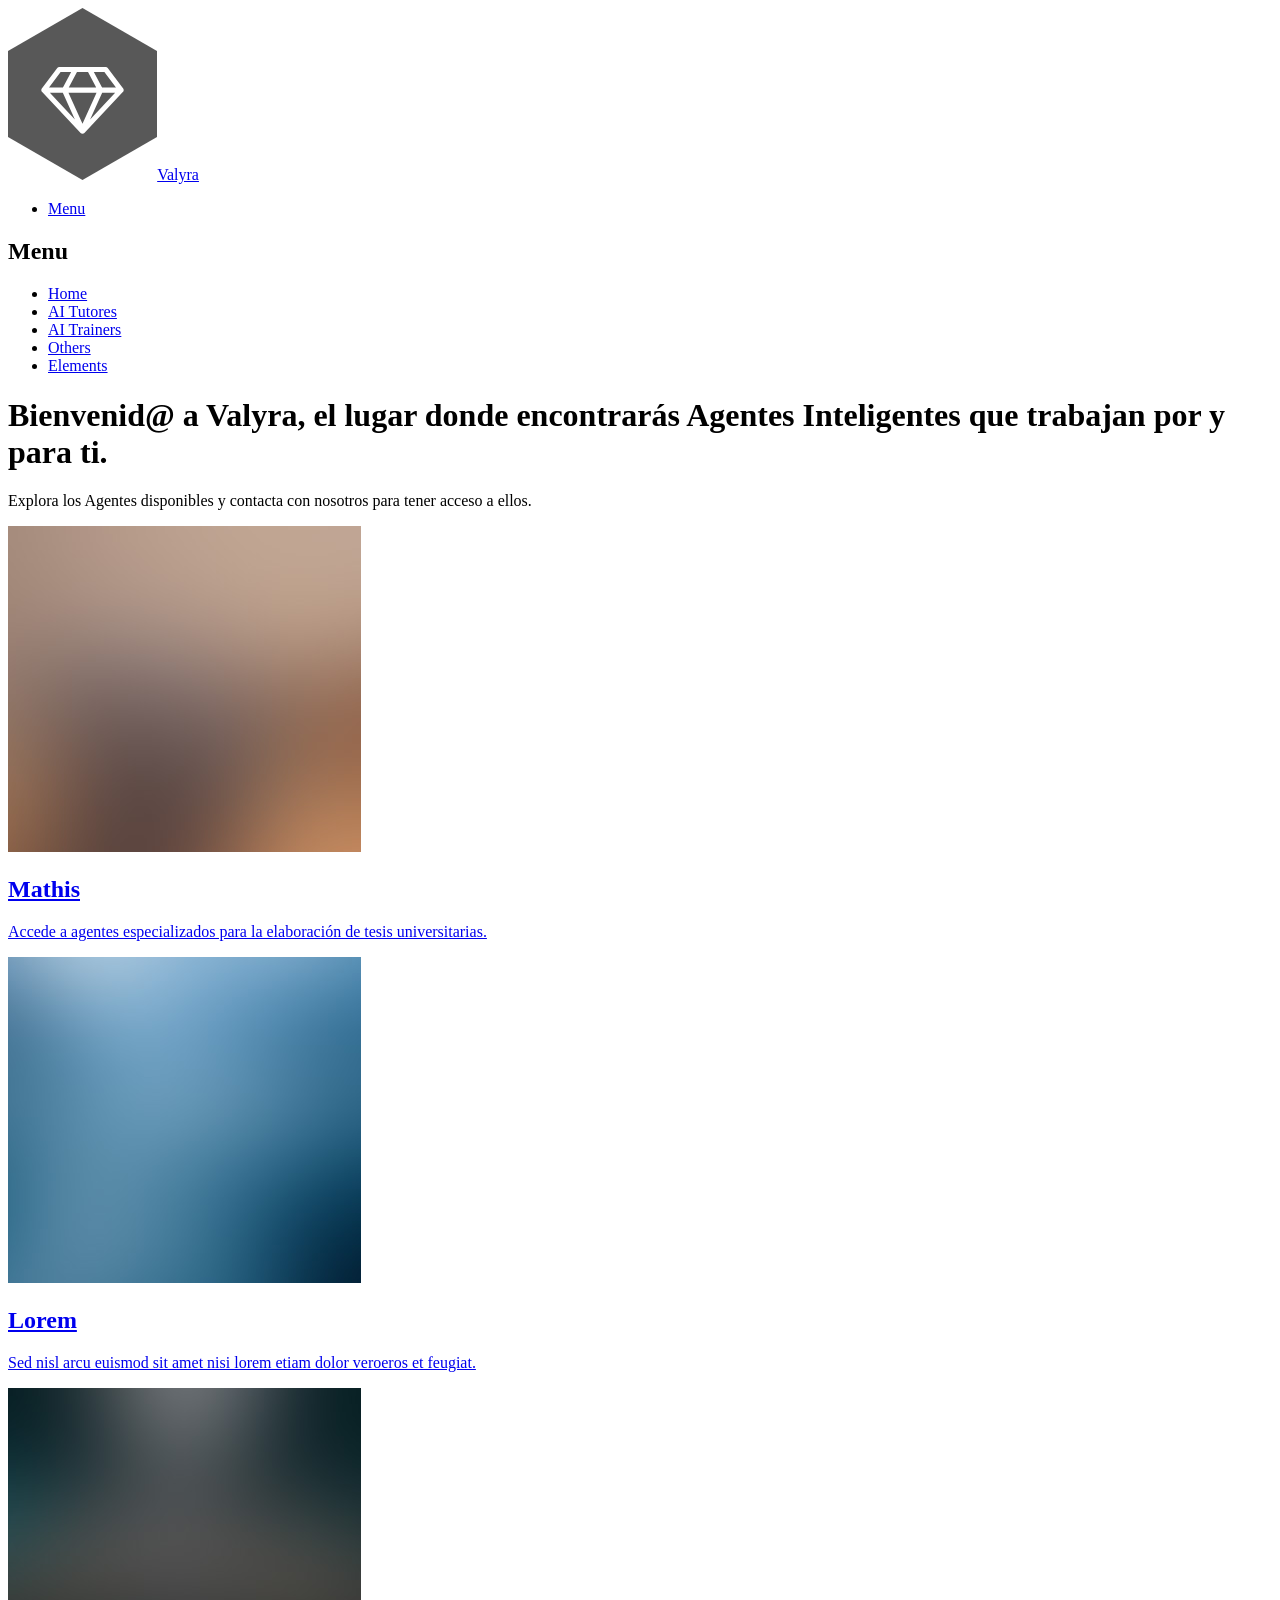
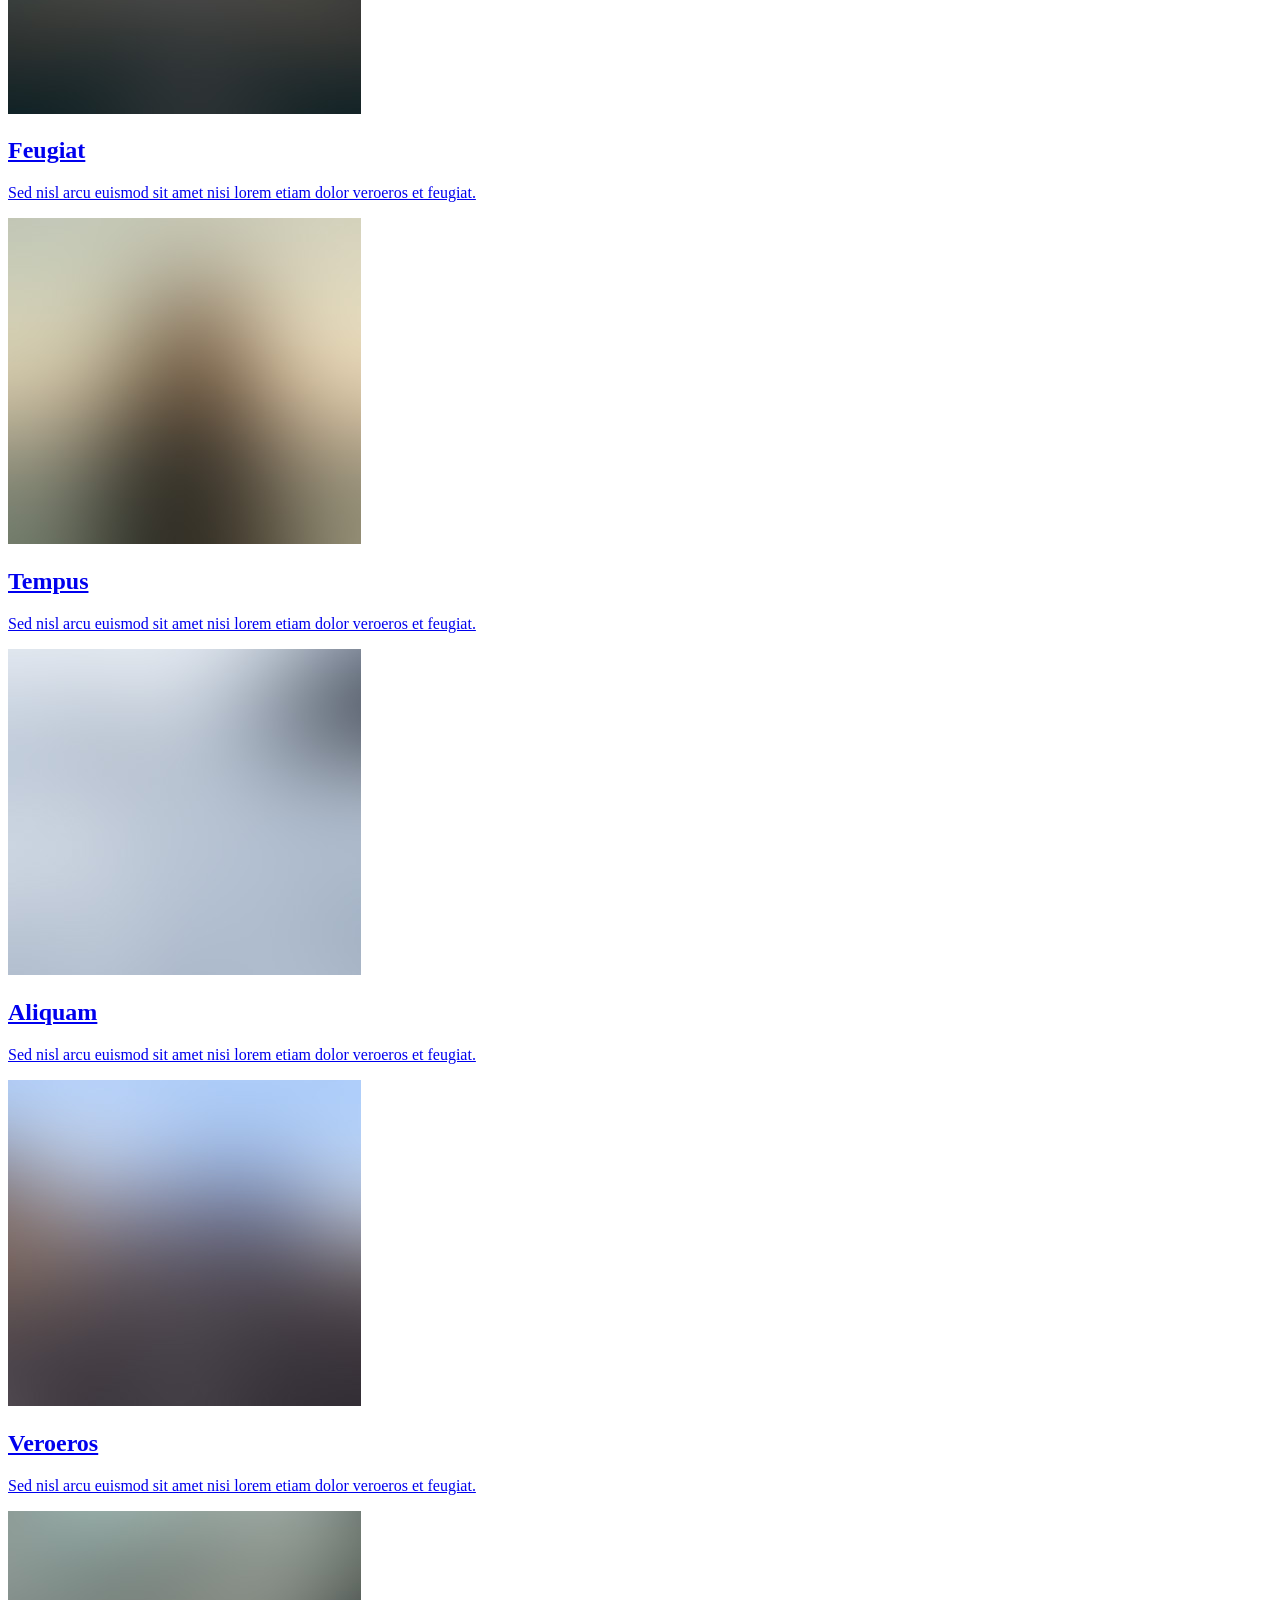
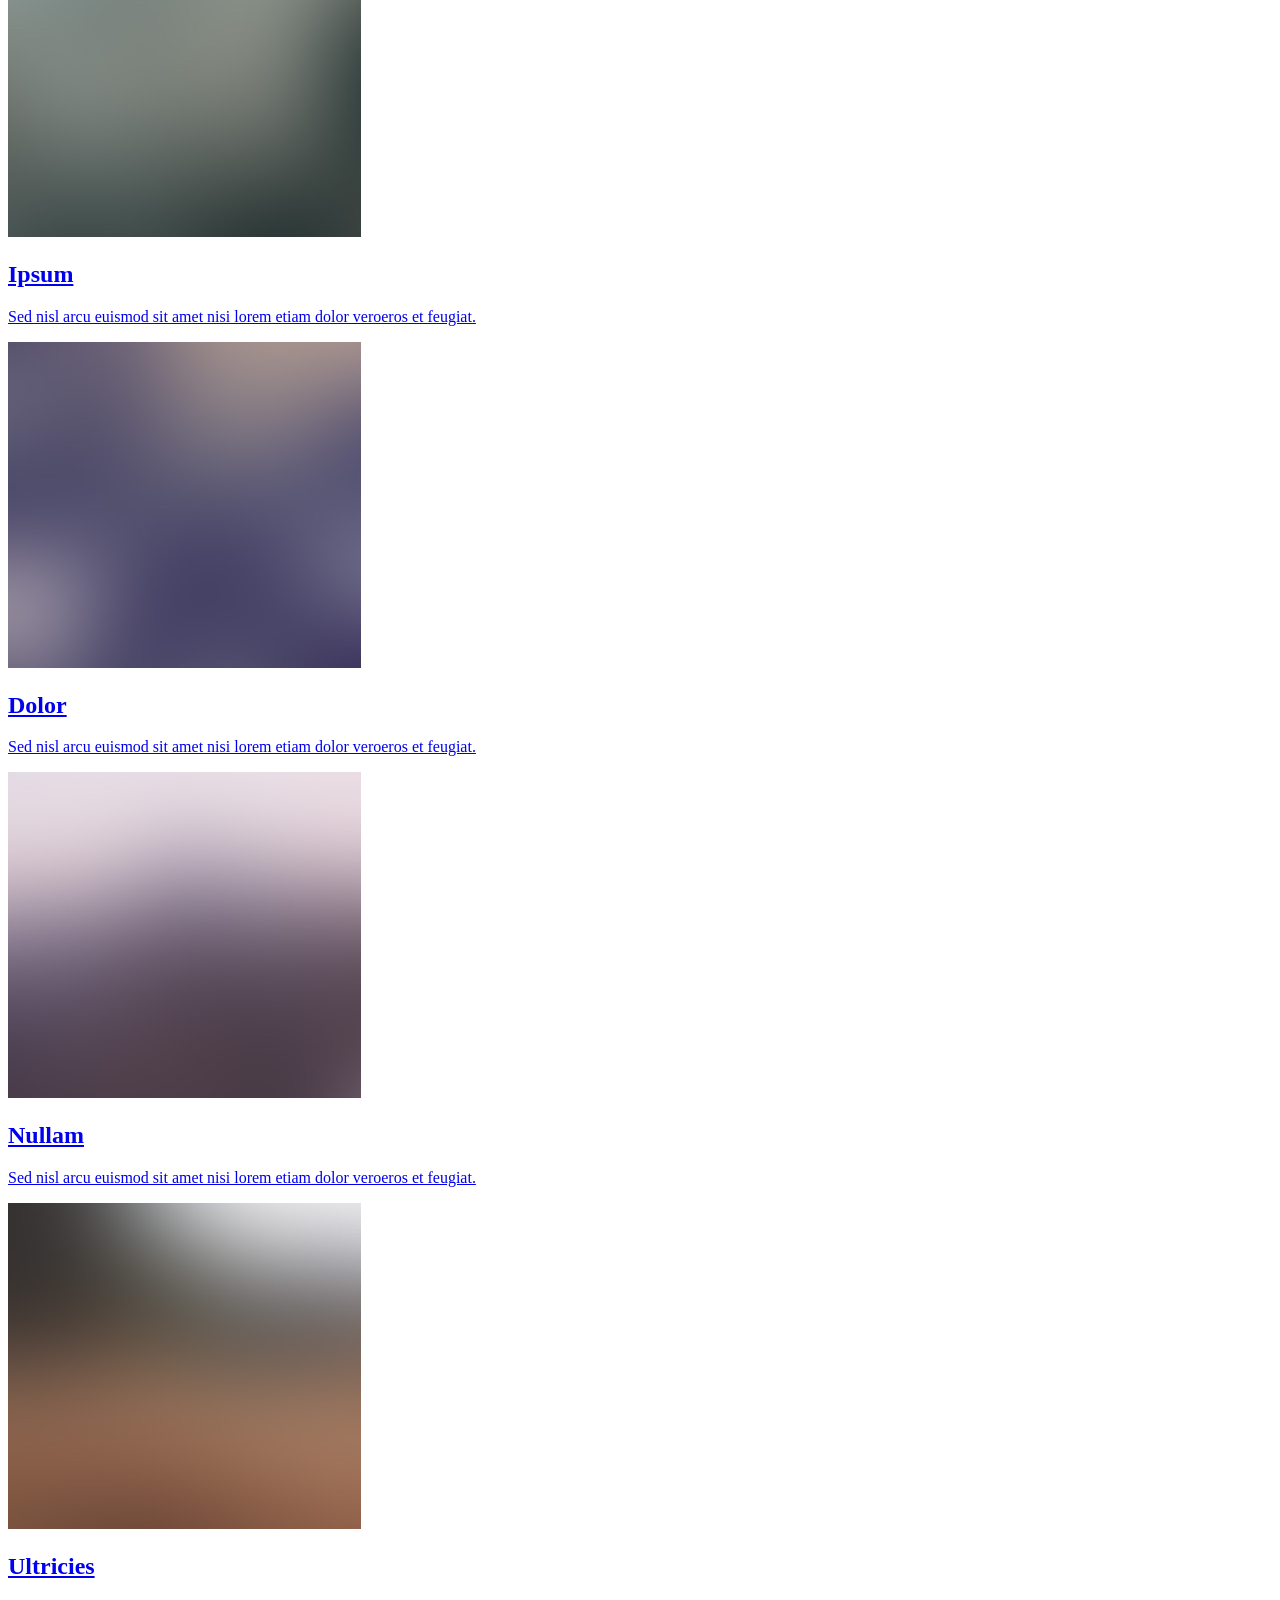
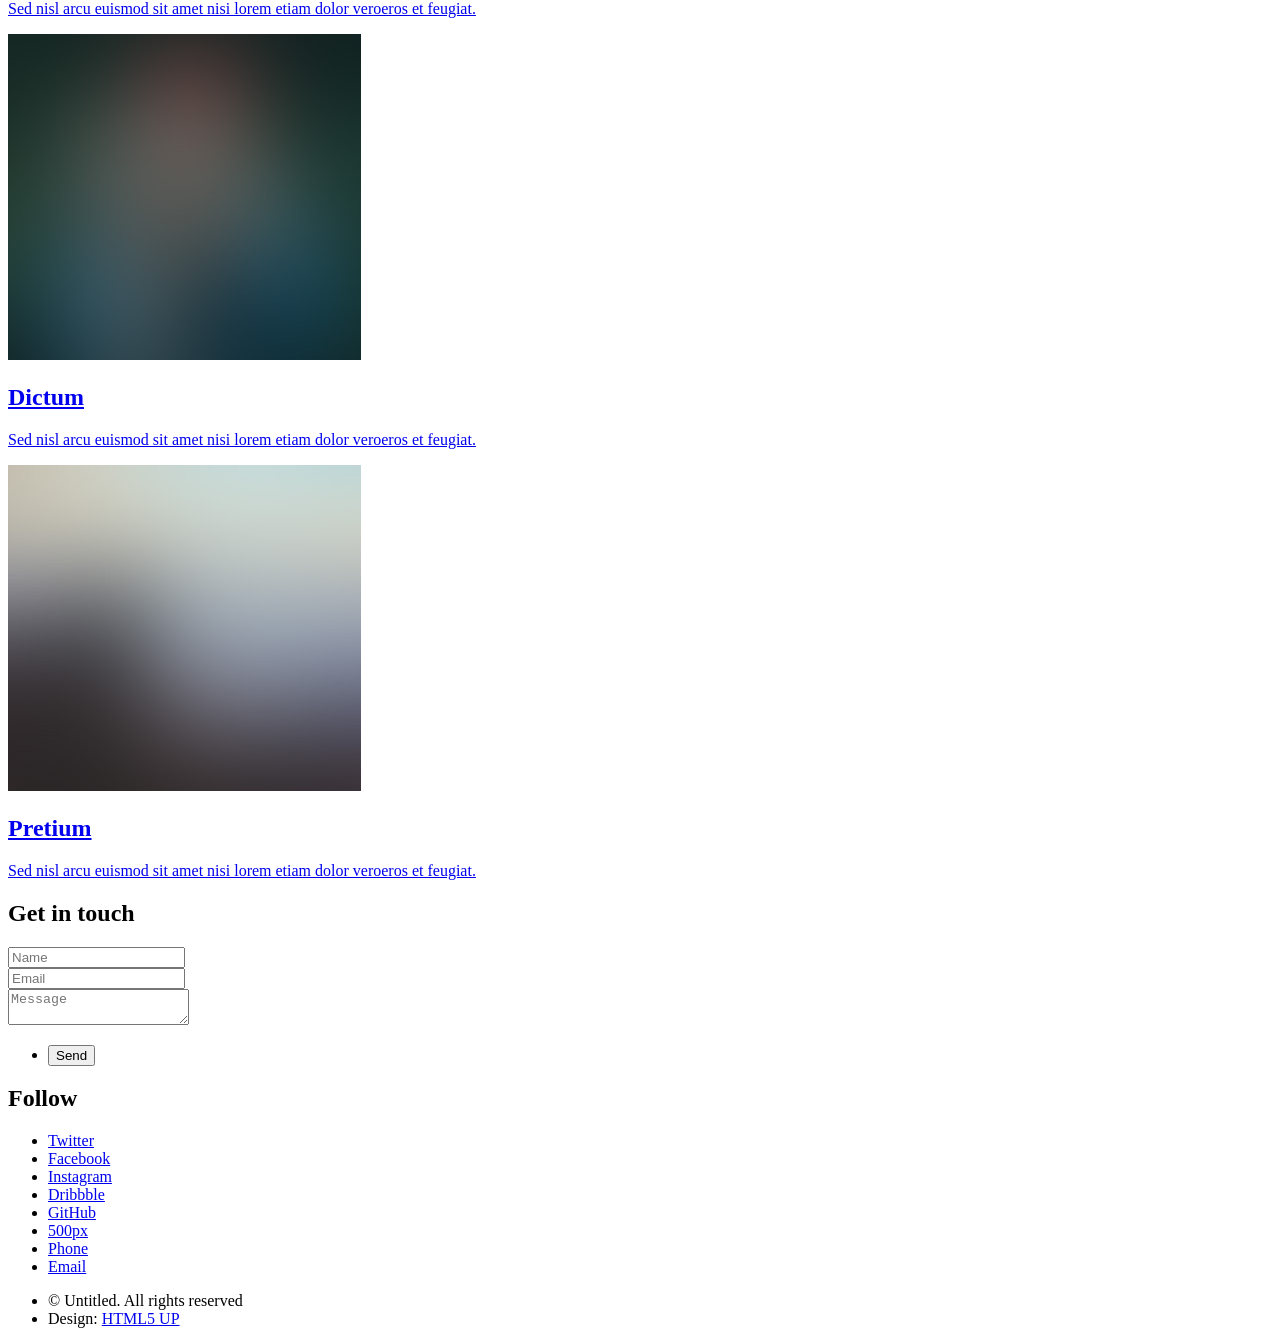
==== index.html @ 9045ec41 "Add files via upload" ====
<!DOCTYPE HTML>
<!--
	Phantom by HTML5 UP
	html5up.net | @ajlkn
	Free for personal and commercial use under the CCA 3.0 license (html5up.net/license)
-->
<html>
	<head>
		<title>Valyra</title>
		<meta charset="utf-8" />
		<meta name="viewport" content="width=device-width, initial-scale=1, user-scalable=no" />
		<link rel="stylesheet" href="assets/css/main.css" />
		<noscript><link rel="stylesheet" href="assets/css/noscript.css" /></noscript>
	</head>
	<body class="is-preload">
		<!-- Wrapper -->
			<div id="wrapper">

				<!-- Header -->
					<header id="header">
						<div class="inner">

							<!-- Logo -->
								<a href="index.html" class="logo">
									<span class="symbol"><img src="images/logo.svg" alt="" /></span><span class="title">Valyra</span>
								</a>

							<!-- Nav -->
								<nav>
									<ul>
										<li><a href="#menu">Menu</a></li>
									</ul>
								</nav>

						</div>
					</header>

				<!-- Menu -->
					<nav id="menu">
						<h2>Menu</h2>
						<ul>
							<li><a href="index.html">Home</a></li>
							<li><a href="generic.html">AI Tutores</a></li>
							<li><a href="generic.html">AI Trainers</a></li>
							<li><a href="generic.html">Others</a></li>
							<li><a href="elements.html">Elements</a></li>
						</ul>
					</nav>

				<!-- Main -->
					<div id="main">
						<div class="inner">
							<header>
								<h1>Bienvenid@ a Valyra, el lugar donde encontrarás Agentes Inteligentes que trabajan por y para ti.</h1>
								<p>Explora los Agentes disponibles y contacta con nosotros para tener acceso a ellos.</p>
							</header>
							<section class="tiles">
								<article class="style1">
									<span class="image">
										<img src="images/pic01.jpg" alt="" />
									</span>
									<a href="mathis.html">
										<h2>Mathis</h2>
										<div class="content">
											<p>Accede a agentes especializados para la elaboración de tesis universitarias.</p>
										</div>
									</a>
								</article>
								<article class="style2">
									<span class="image">
										<img src="images/pic02.jpg" alt="" />
									</span>
									<a href="generic.html">
										<h2>Lorem</h2>
										<div class="content">
											<p>Sed nisl arcu euismod sit amet nisi lorem etiam dolor veroeros et feugiat.</p>
										</div>
									</a>
								</article>
								<article class="style3">
									<span class="image">
										<img src="images/pic03.jpg" alt="" />
									</span>
									<a href="generic.html">
										<h2>Feugiat</h2>
										<div class="content">
											<p>Sed nisl arcu euismod sit amet nisi lorem etiam dolor veroeros et feugiat.</p>
										</div>
									</a>
								</article>
								<article class="style4">
									<span class="image">
										<img src="images/pic04.jpg" alt="" />
									</span>
									<a href="generic.html">
										<h2>Tempus</h2>
										<div class="content">
											<p>Sed nisl arcu euismod sit amet nisi lorem etiam dolor veroeros et feugiat.</p>
										</div>
									</a>
								</article>
								<article class="style5">
									<span class="image">
										<img src="images/pic05.jpg" alt="" />
									</span>
									<a href="generic.html">
										<h2>Aliquam</h2>
										<div class="content">
											<p>Sed nisl arcu euismod sit amet nisi lorem etiam dolor veroeros et feugiat.</p>
										</div>
									</a>
								</article>
								<article class="style6">
									<span class="image">
										<img src="images/pic06.jpg" alt="" />
									</span>
									<a href="generic.html">
										<h2>Veroeros</h2>
										<div class="content">
											<p>Sed nisl arcu euismod sit amet nisi lorem etiam dolor veroeros et feugiat.</p>
										</div>
									</a>
								</article>
								<article class="style2">
									<span class="image">
										<img src="images/pic07.jpg" alt="" />
									</span>
									<a href="generic.html">
										<h2>Ipsum</h2>
										<div class="content">
											<p>Sed nisl arcu euismod sit amet nisi lorem etiam dolor veroeros et feugiat.</p>
										</div>
									</a>
								</article>
								<article class="style3">
									<span class="image">
										<img src="images/pic08.jpg" alt="" />
									</span>
									<a href="generic.html">
										<h2>Dolor</h2>
										<div class="content">
											<p>Sed nisl arcu euismod sit amet nisi lorem etiam dolor veroeros et feugiat.</p>
										</div>
									</a>
								</article>
								<article class="style1">
									<span class="image">
										<img src="images/pic09.jpg" alt="" />
									</span>
									<a href="generic.html">
										<h2>Nullam</h2>
										<div class="content">
											<p>Sed nisl arcu euismod sit amet nisi lorem etiam dolor veroeros et feugiat.</p>
										</div>
									</a>
								</article>
								<article class="style5">
									<span class="image">
										<img src="images/pic10.jpg" alt="" />
									</span>
									<a href="generic.html">
										<h2>Ultricies</h2>
										<div class="content">
											<p>Sed nisl arcu euismod sit amet nisi lorem etiam dolor veroeros et feugiat.</p>
										</div>
									</a>
								</article>
								<article class="style6">
									<span class="image">
										<img src="images/pic11.jpg" alt="" />
									</span>
									<a href="generic.html">
										<h2>Dictum</h2>
										<div class="content">
											<p>Sed nisl arcu euismod sit amet nisi lorem etiam dolor veroeros et feugiat.</p>
										</div>
									</a>
								</article>
								<article class="style4">
									<span class="image">
										<img src="images/pic12.jpg" alt="" />
									</span>
									<a href="generic.html">
										<h2>Pretium</h2>
										<div class="content">
											<p>Sed nisl arcu euismod sit amet nisi lorem etiam dolor veroeros et feugiat.</p>
										</div>
									</a>
								</article>
							</section>
						</div>
					</div>

				<!-- Footer -->
					<footer id="footer">
						<div class="inner">
							<section>
								<h2>Get in touch</h2>
								<form method="post" action="#">
									<div class="fields">
										<div class="field half">
											<input type="text" name="name" id="name" placeholder="Name" />
										</div>
										<div class="field half">
											<input type="email" name="email" id="email" placeholder="Email" />
										</div>
										<div class="field">
											<textarea name="message" id="message" placeholder="Message"></textarea>
										</div>
									</div>
									<ul class="actions">
										<li><input type="submit" value="Send" class="primary" /></li>
									</ul>
								</form>
							</section>
							<section>
								<h2>Follow</h2>
								<ul class="icons">
									<li><a href="#" class="icon brands style2 fa-twitter"><span class="label">Twitter</span></a></li>
									<li><a href="#" class="icon brands style2 fa-facebook-f"><span class="label">Facebook</span></a></li>
									<li><a href="#" class="icon brands style2 fa-instagram"><span class="label">Instagram</span></a></li>
									<li><a href="#" class="icon brands style2 fa-dribbble"><span class="label">Dribbble</span></a></li>
									<li><a href="#" class="icon brands style2 fa-github"><span class="label">GitHub</span></a></li>
									<li><a href="#" class="icon brands style2 fa-500px"><span class="label">500px</span></a></li>
									<li><a href="#" class="icon solid style2 fa-phone"><span class="label">Phone</span></a></li>
									<li><a href="#" class="icon solid style2 fa-envelope"><span class="label">Email</span></a></li>
								</ul>
							</section>
							<ul class="copyright">
								<li>&copy; Untitled. All rights reserved</li><li>Design: <a href="http://html5up.net">HTML5 UP</a></li>
							</ul>
						</div>
					</footer>

			</div>

		<!-- Scripts -->
			<script src="assets/js/jquery.min.js"></script>
			<script src="assets/js/browser.min.js"></script>
			<script src="assets/js/breakpoints.min.js"></script>
			<script src="assets/js/util.js"></script>
			<script src="assets/js/main.js"></script>

	</body>
</html>
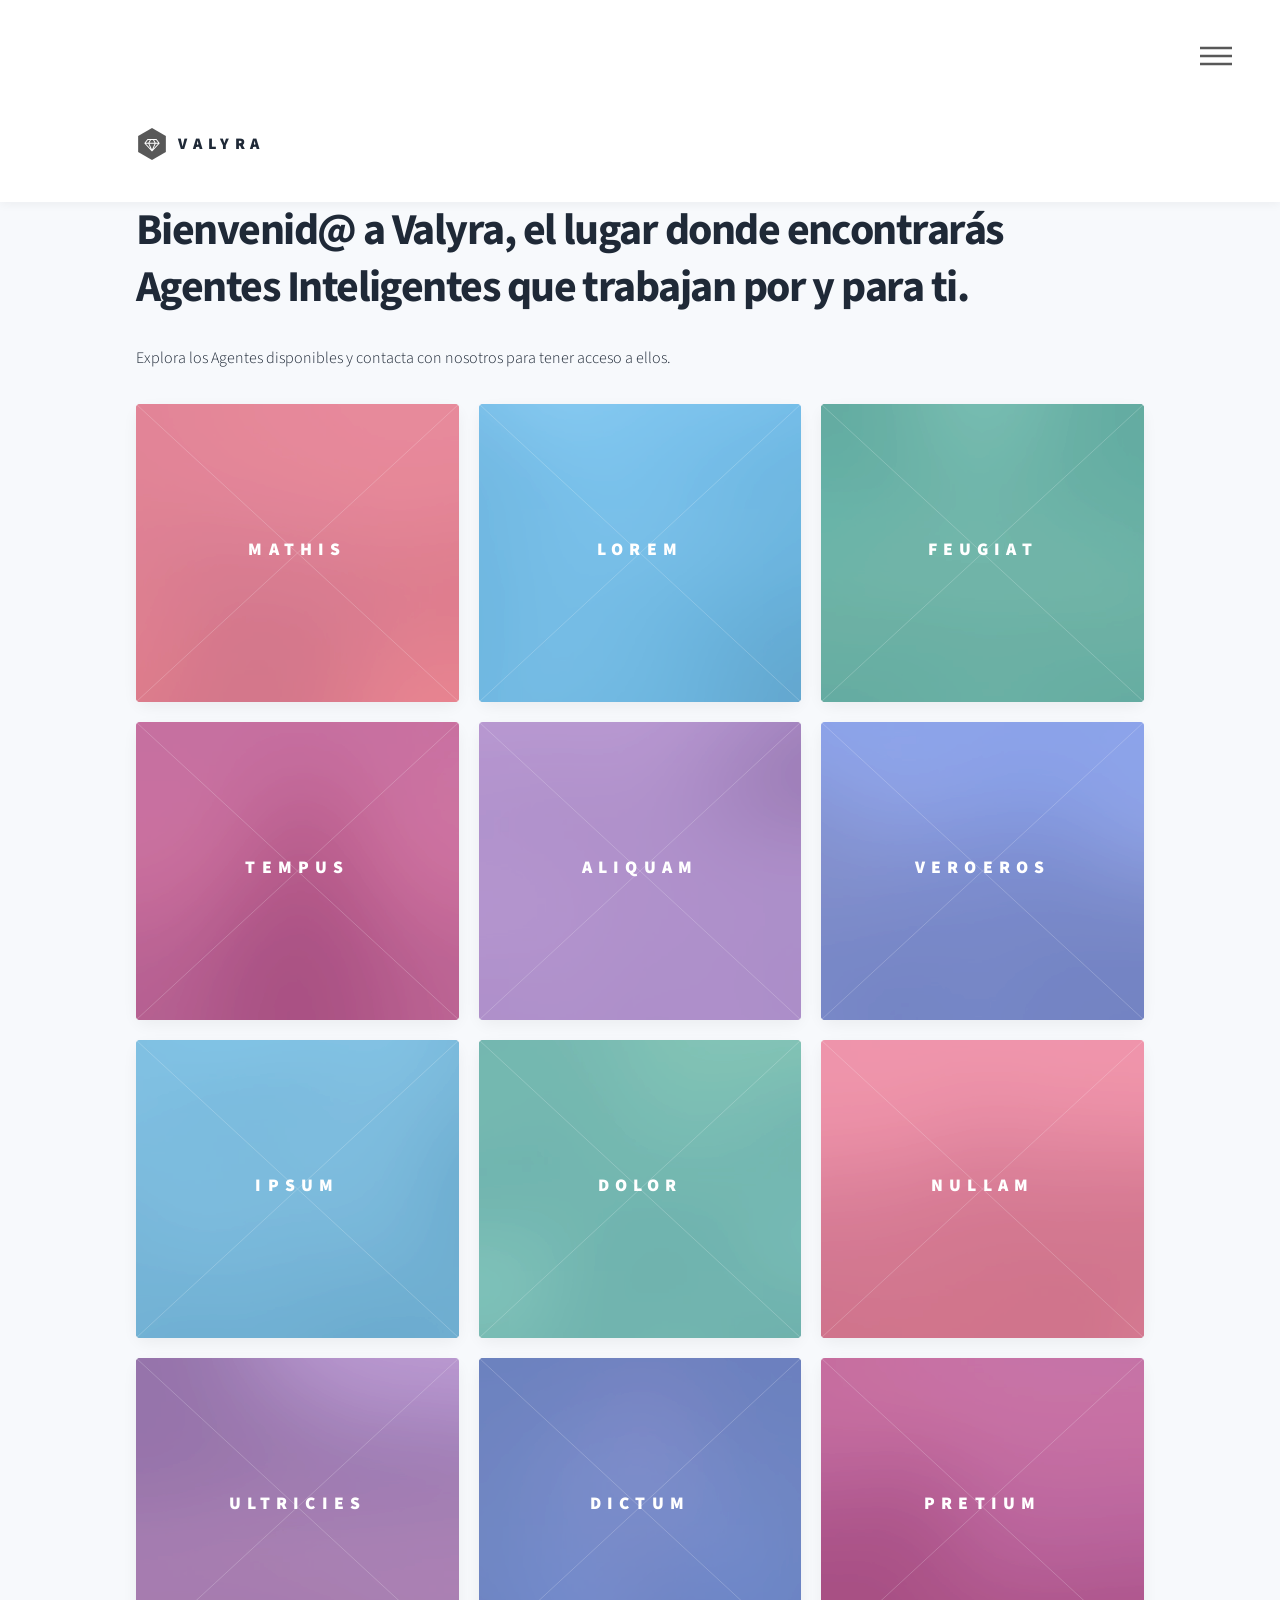
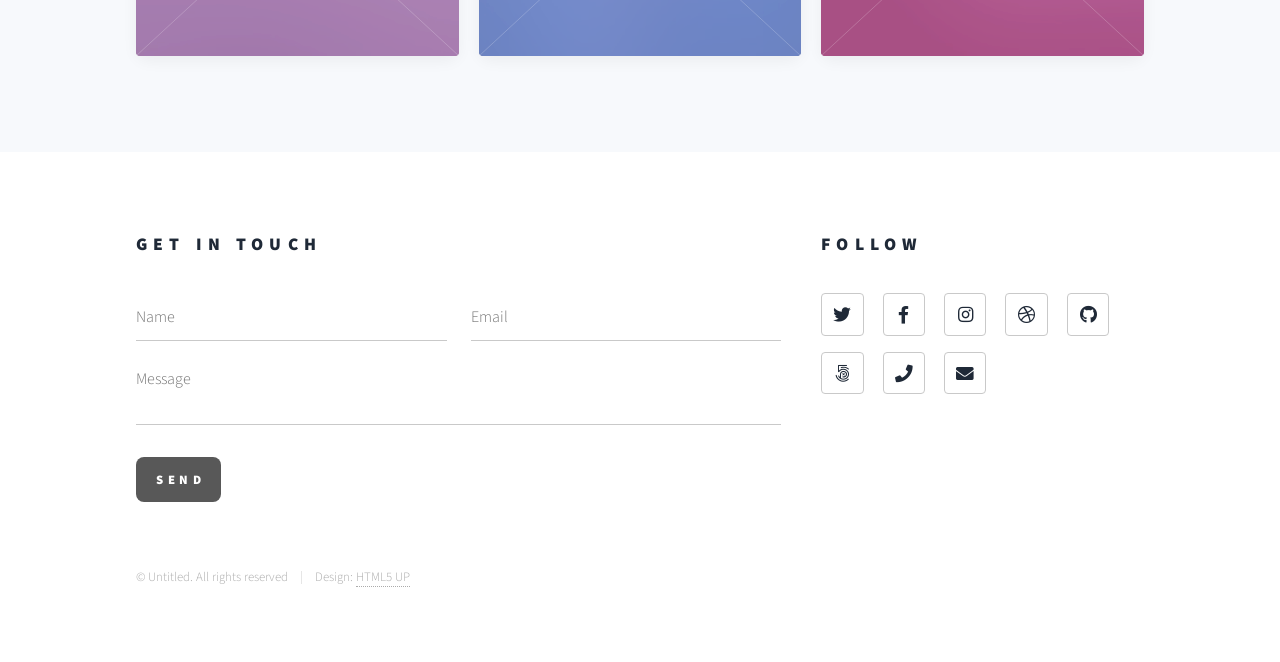
==== commit bbe56e40: "Update index.html" ====
--- a/index.html
+++ b/index.html
@@ -59,7 +59,7 @@
 									<span class="image">
 										<img src="images/pic01.jpg" alt="" />
 									</span>
-									<a href="mathis.html">
+									<a href="login.html">
 										<h2>Mathis</h2>
 										<div class="content">
 											<p>Accede a agentes especializados para la elaboración de tesis universitarias.</p>
--- a/assets/css/main.css
+++ b/assets/css/main.css
@@ -0,0 +1,3386 @@
+@import url(fontawesome-all.min.css);
+@import url("https://fonts.googleapis.com/css?family=Source+Sans+Pro:300,700,900");
+
+/*
+	Phantom by HTML5 UP
+	html5up.net | @ajlkn
+	Free for personal and commercial use under the CCA 3.0 license (html5up.net/license)
+*/
+
+html, body, div, span, applet, object,
+iframe, h1, h2, h3, h4, h5, h6, p, blockquote,
+pre, a, abbr, acronym, address, big, cite,
+code, del, dfn, em, img, ins, kbd, q, s, samp,
+small, strike, strong, sub, sup, tt, var, b,
+u, i, center, dl, dt, dd, ol, ul, li, fieldset,
+form, label, legend, table, caption, tbody,
+tfoot, thead, tr, th, td, article, aside,
+canvas, details, embed, figure, figcaption,
+footer, header, hgroup, menu, nav, output, ruby,
+section, summary, time, mark, audio, video {
+	margin: 0;
+	padding: 0;
+	border: 0;
+	font-size: 100%;
+	font: inherit;
+	vertical-align: baseline;}
+
+article, aside, details, figcaption, figure,
+footer, header, hgroup, menu, nav, section {
+	display: block;}
+
+body {
+	line-height: 1;
+}
+
+ol, ul {
+	list-style: none;
+}
+
+blockquote, q {
+	quotes: none;
+}
+
+	blockquote:before, blockquote:after, q:before, q:after {
+		content: '';
+		content: none;
+	}
+
+table {
+	border-collapse: collapse;
+	border-spacing: 0;
+}
+
+body {
+	-webkit-text-size-adjust: none;
+}
+
+mark {
+	background-color: transparent;
+	color: inherit;
+}
+
+input::-moz-focus-inner {
+	border: 0;
+	padding: 0;
+}
+
+input, select, textarea {
+	-moz-appearance: none;
+	-webkit-appearance: none;
+	-ms-appearance: none;
+	appearance: none;
+}
+
+/* Basic */
+
+	@-ms-viewport {
+		width: device-width;
+	}
+
+	body {
+		-ms-overflow-style: scrollbar;
+	}
+
+	@media screen and (max-width: 480px) {
+
+		html, body {
+			min-width: 320px;
+		}
+
+	}
+
+	html {
+		box-sizing: border-box;
+	}
+
+	*, *:before, *:after {
+		box-sizing: inherit;
+	}
+
+	body {
+		background: #ffffff;
+	}
+
+		body.is-preload *, body.is-preload *:before, body.is-preload *:after {
+			-moz-animation: none !important;
+			-webkit-animation: none !important;
+			-ms-animation: none !important;
+			animation: none !important;
+			-moz-transition: none !important;
+			-webkit-transition: none !important;
+			-ms-transition: none !important;
+			transition: none !important;
+		}
+
+/* Type */
+
+	body, input, select, textarea {
+		color: #585858;
+		font-family: "Source Sans Pro", Helvetica, sans-serif;
+		font-size: 16pt;
+		font-weight: 300;
+		line-height: 1.75;
+	}
+
+		@media screen and (max-width: 1680px) {
+
+			body, input, select, textarea {
+				font-size: 14pt;
+			}
+
+		}
+
+		@media screen and (max-width: 1280px) {
+
+			body, input, select, textarea {
+				font-size: 12pt;
+			}
+
+		}
+
+	a {
+		-moz-transition: border-bottom-color 0.2s ease, color 0.2s ease;
+		-webkit-transition: border-bottom-color 0.2s ease, color 0.2s ease;
+		-ms-transition: border-bottom-color 0.2s ease, color 0.2s ease;
+		transition: border-bottom-color 0.2s ease, color 0.2s ease;
+		text-decoration: none;
+		color: #585858;
+		border-bottom: dotted 1px rgba(88, 88, 88, 0.5);
+	}
+
+		a:hover {
+			border-bottom-color: transparent;
+			color: #f2849e !important;
+		}
+
+	strong, b {
+		font-weight: 900;
+	}
+
+	em, i {
+		font-style: italic;
+	}
+
+	p {
+		margin: 0 0 2em 0;
+	}
+
+	h1 {
+		font-size: 2.75em;
+		font-weight: 700;
+		line-height: 1.3;
+		margin: 0 0 1em 0;
+		letter-spacing: -0.035em;
+	}
+
+		h1 a {
+			color: inherit;
+		}
+
+		@media screen and (max-width: 736px) {
+
+			h1 {
+				font-size: 2em;
+				margin: 0 0 1em 0;
+			}
+
+		}
+
+		@media screen and (max-width: 360px) {
+
+			h1 {
+				font-size: 1.75em;
+			}
+
+		}
+
+	h2, h3, h4, h5, h6 {
+		font-weight: 900;
+		line-height: 1.5;
+		margin: 0 0 2em 0;
+		text-transform: uppercase;
+		letter-spacing: 0.35em;
+	}
+
+		h2 a, h3 a, h4 a, h5 a, h6 a {
+			color: inherit;
+		}
+
+	h2 {
+		font-size: 1.1em;
+	}
+
+	h3 {
+		font-size: 1em;
+	}
+
+	h4 {
+		font-size: 0.8em;
+	}
+
+	h5 {
+		font-size: 0.8em;
+	}
+
+	h6 {
+		font-size: 0.8em;
+	}
+
+	@media screen and (max-width: 980px) {
+
+		h1 br, h2 br, h3 br, h4 br, h5 br, h6 br {
+			display: none;
+		}
+
+	}
+
+	@media screen and (max-width: 736px) {
+
+		h2 {
+			font-size: 1em;
+		}
+
+		h3 {
+			font-size: 0.8em;
+		}
+
+	}
+
+	sub {
+		font-size: 0.8em;
+		position: relative;
+		top: 0.5em;
+	}
+
+	sup {
+		font-size: 0.8em;
+		position: relative;
+		top: -0.5em;
+	}
+
+	blockquote {
+		border-left: solid 4px #c9c9c9;
+		font-style: italic;
+		margin: 0 0 2em 0;
+		padding: 0.5em 0 0.5em 2em;
+	}
+
+	code {
+		background: rgba(144, 144, 144, 0.075);
+		border-radius: 4px;
+		border: solid 1px #c9c9c9;
+		font-family: "Courier New", monospace;
+		font-size: 0.9em;
+		margin: 0 0.25em;
+		padding: 0.25em 0.65em;
+	}
+
+	pre {
+		-webkit-overflow-scrolling: touch;
+		font-family: "Courier New", monospace;
+		font-size: 0.9em;
+		margin: 0 0 2em 0;
+	}
+
+		pre code {
+			display: block;
+			line-height: 1.75;
+			padding: 1em 1.5em;
+			overflow-x: auto;
+		}
+
+	hr {
+		border: 0;
+		border-bottom: solid 1px #c9c9c9;
+		margin: 2em 0;
+	}
+
+		hr.major {
+			margin: 3em 0;
+		}
+
+	.align-left {
+		text-align: left;
+	}
+
+	.align-center {
+		text-align: center;
+	}
+
+	.align-right {
+		text-align: right;
+	}
+
+/* Row */
+
+	.row {
+		display: flex;
+		flex-wrap: wrap;
+		box-sizing: border-box;
+		align-items: stretch;
+	}
+
+		.row > * {
+			box-sizing: border-box;
+		}
+
+		.row.gtr-uniform > * > :last-child {
+			margin-bottom: 0;
+		}
+
+		.row.aln-left {
+			justify-content: flex-start;
+		}
+
+		.row.aln-center {
+			justify-content: center;
+		}
+
+		.row.aln-right {
+			justify-content: flex-end;
+		}
+
+		.row.aln-top {
+			align-items: flex-start;
+		}
+
+		.row.aln-middle {
+			align-items: center;
+		}
+
+		.row.aln-bottom {
+			align-items: flex-end;
+		}
+
+		.row > .imp {
+			order: -1;
+		}
+
+		.row > .col-1 {
+			width: 8.33333%;
+		}
+
+		.row > .off-1 {
+			margin-left: 8.33333%;
+		}
+
+		.row > .col-2 {
+			width: 16.66667%;
+		}
+
+		.row > .off-2 {
+			margin-left: 16.66667%;
+		}
+
+		.row > .col-3 {
+			width: 25%;
+		}
+
+		.row > .off-3 {
+			margin-left: 25%;
+		}
+
+		.row > .col-4 {
+			width: 33.33333%;
+		}
+
+		.row > .off-4 {
+			margin-left: 33.33333%;
+		}
+
+		.row > .col-5 {
+			width: 41.66667%;
+		}
+
+		.row > .off-5 {
+			margin-left: 41.66667%;
+		}
+
+		.row > .col-6 {
+			width: 50%;
+		}
+
+		.row > .off-6 {
+			margin-left: 50%;
+		}
+
+		.row > .col-7 {
+			width: 58.33333%;
+		}
+
+		.row > .off-7 {
+			margin-left: 58.33333%;
+		}
+
+		.row > .col-8 {
+			width: 66.66667%;
+		}
+
+		.row > .off-8 {
+			margin-left: 66.66667%;
+		}
+
+		.row > .col-9 {
+			width: 75%;
+		}
+
+		.row > .off-9 {
+			margin-left: 75%;
+		}
+
+		.row > .col-10 {
+			width: 83.33333%;
+		}
+
+		.row > .off-10 {
+			margin-left: 83.33333%;
+		}
+
+		.row > .col-11 {
+			width: 91.66667%;
+		}
+
+		.row > .off-11 {
+			margin-left: 91.66667%;
+		}
+
+		.row > .col-12 {
+			width: 100%;
+		}
+
+		.row > .off-12 {
+			margin-left: 100%;
+		}
+
+		.row.gtr-0 {
+			margin-top: 0;
+			margin-left: 0em;
+		}
+
+			.row.gtr-0 > * {
+				padding: 0 0 0 0em;
+			}
+
+			.row.gtr-0.gtr-uniform {
+				margin-top: 0em;
+			}
+
+				.row.gtr-0.gtr-uniform > * {
+					padding-top: 0em;
+				}
+
+		.row.gtr-25 {
+			margin-top: 0;
+			margin-left: -0.5em;
+		}
+
+			.row.gtr-25 > * {
+				padding: 0 0 0 0.5em;
+			}
+
+			.row.gtr-25.gtr-uniform {
+				margin-top: -0.5em;
+			}
+
+				.row.gtr-25.gtr-uniform > * {
+					padding-top: 0.5em;
+				}
+
+		.row.gtr-50 {
+			margin-top: 0;
+			margin-left: -1em;
+		}
+
+			.row.gtr-50 > * {
+				padding: 0 0 0 1em;
+			}
+
+			.row.gtr-50.gtr-uniform {
+				margin-top: -1em;
+			}
+
+				.row.gtr-50.gtr-uniform > * {
+					padding-top: 1em;
+				}
+
+		.row {
+			margin-top: 0;
+			margin-left: -2em;
+		}
+
+			.row > * {
+				padding: 0 0 0 2em;
+			}
+
+			.row.gtr-uniform {
+				margin-top: -2em;
+			}
+
+				.row.gtr-uniform > * {
+					padding-top: 2em;
+				}
+
+		.row.gtr-150 {
+			margin-top: 0;
+			margin-left: -3em;
+		}
+
+			.row.gtr-150 > * {
+				padding: 0 0 0 3em;
+			}
+
+			.row.gtr-150.gtr-uniform {
+				margin-top: -3em;
+			}
+
+				.row.gtr-150.gtr-uniform > * {
+					padding-top: 3em;
+				}
+
+		.row.gtr-200 {
+			margin-top: 0;
+			margin-left: -4em;
+		}
+
+			.row.gtr-200 > * {
+				padding: 0 0 0 4em;
+			}
+
+			.row.gtr-200.gtr-uniform {
+				margin-top: -4em;
+			}
+
+				.row.gtr-200.gtr-uniform > * {
+					padding-top: 4em;
+				}
+
+		@media screen and (max-width: 1680px) {
+
+			.row {
+				display: flex;
+				flex-wrap: wrap;
+				box-sizing: border-box;
+				align-items: stretch;
+			}
+
+				.row > * {
+					box-sizing: border-box;
+				}
+
+				.row.gtr-uniform > * > :last-child {
+					margin-bottom: 0;
+				}
+
+				.row.aln-left {
+					justify-content: flex-start;
+				}
+
+				.row.aln-center {
+					justify-content: center;
+				}
+
+				.row.aln-right {
+					justify-content: flex-end;
+				}
+
+				.row.aln-top {
+					align-items: flex-start;
+				}
+
+				.row.aln-middle {
+					align-items: center;
+				}
+
+				.row.aln-bottom {
+					align-items: flex-end;
+				}
+
+				.row > .imp-xlarge {
+					order: -1;
+				}
+
+				.row > .col-1-xlarge {
+					width: 8.33333%;
+				}
+
+				.row > .off-1-xlarge {
+					margin-left: 8.33333%;
+				}
+
+				.row > .col-2-xlarge {
+					width: 16.66667%;
+				}
+
+				.row > .off-2-xlarge {
+					margin-left: 16.66667%;
+				}
+
+				.row > .col-3-xlarge {
+					width: 25%;
+				}
+
+				.row > .off-3-xlarge {
+					margin-left: 25%;
+				}
+
+				.row > .col-4-xlarge {
+					width: 33.33333%;
+				}
+
+				.row > .off-4-xlarge {
+					margin-left: 33.33333%;
+				}
+
+				.row > .col-5-xlarge {
+					width: 41.66667%;
+				}
+
+				.row > .off-5-xlarge {
+					margin-left: 41.66667%;
+				}
+
+				.row > .col-6-xlarge {
+					width: 50%;
+				}
+
+				.row > .off-6-xlarge {
+					margin-left: 50%;
+				}
+
+				.row > .col-7-xlarge {
+					width: 58.33333%;
+				}
+
+				.row > .off-7-xlarge {
+					margin-left: 58.33333%;
+				}
+
+				.row > .col-8-xlarge {
+					width: 66.66667%;
+				}
+
+				.row > .off-8-xlarge {
+					margin-left: 66.66667%;
+				}
+
+				.row > .col-9-xlarge {
+					width: 75%;
+				}
+
+				.row > .off-9-xlarge {
+					margin-left: 75%;
+				}
+
+				.row > .col-10-xlarge {
+					width: 83.33333%;
+				}
+
+				.row > .off-10-xlarge {
+					margin-left: 83.33333%;
+				}
+
+				.row > .col-11-xlarge {
+					width: 91.66667%;
+				}
+
+				.row > .off-11-xlarge {
+					margin-left: 91.66667%;
+				}
+
+				.row > .col-12-xlarge {
+					width: 100%;
+				}
+
+				.row > .off-12-xlarge {
+					margin-left: 100%;
+				}
+
+				.row.gtr-0 {
+					margin-top: 0;
+					margin-left: 0em;
+				}
+
+					.row.gtr-0 > * {
+						padding: 0 0 0 0em;
+					}
+
+					.row.gtr-0.gtr-uniform {
+						margin-top: 0em;
+					}
+
+						.row.gtr-0.gtr-uniform > * {
+							padding-top: 0em;
+						}
+
+				.row.gtr-25 {
+					margin-top: 0;
+					margin-left: -0.5em;
+				}
+
+					.row.gtr-25 > * {
+						padding: 0 0 0 0.5em;
+					}
+
+					.row.gtr-25.gtr-uniform {
+						margin-top: -0.5em;
+					}
+
+						.row.gtr-25.gtr-uniform > * {
+							padding-top: 0.5em;
+						}
+
+				.row.gtr-50 {
+					margin-top: 0;
+					margin-left: -1em;
+				}
+
+					.row.gtr-50 > * {
+						padding: 0 0 0 1em;
+					}
+
+					.row.gtr-50.gtr-uniform {
+						margin-top: -1em;
+					}
+
+						.row.gtr-50.gtr-uniform > * {
+							padding-top: 1em;
+						}
+
+				.row {
+					margin-top: 0;
+					margin-left: -2em;
+				}
+
+					.row > * {
+						padding: 0 0 0 2em;
+					}
+
+					.row.gtr-uniform {
+						margin-top: -2em;
+					}
+
+						.row.gtr-uniform > * {
+							padding-top: 2em;
+						}
+
+				.row.gtr-150 {
+					margin-top: 0;
+					margin-left: -3em;
+				}
+
+					.row.gtr-150 > * {
+						padding: 0 0 0 3em;
+					}
+
+					.row.gtr-150.gtr-uniform {
+						margin-top: -3em;
+					}
+
+						.row.gtr-150.gtr-uniform > * {
+							padding-top: 3em;
+						}
+
+				.row.gtr-200 {
+					margin-top: 0;
+					margin-left: -4em;
+				}
+
+					.row.gtr-200 > * {
+						padding: 0 0 0 4em;
+					}
+
+					.row.gtr-200.gtr-uniform {
+						margin-top: -4em;
+					}
+
+						.row.gtr-200.gtr-uniform > * {
+							padding-top: 4em;
+						}
+
+		}
+
+		@media screen and (max-width: 1280px) {
+
+			.row {
+				display: flex;
+				flex-wrap: wrap;
+				box-sizing: border-box;
+				align-items: stretch;
+			}
+
+				.row > * {
+					box-sizing: border-box;
+				}
+
+				.row.gtr-uniform > * > :last-child {
+					margin-bottom: 0;
+				}
+
+				.row.aln-left {
+					justify-content: flex-start;
+				}
+
+				.row.aln-center {
+					justify-content: center;
+				}
+
+				.row.aln-right {
+					justify-content: flex-end;
+				}
+
+				.row.aln-top {
+					align-items: flex-start;
+				}
+
+				.row.aln-middle {
+					align-items: center;
+				}
+
+				.row.aln-bottom {
+					align-items: flex-end;
+				}
+
+				.row > .imp-large {
+					order: -1;
+				}
+
+				.row > .col-1-large {
+					width: 8.33333%;
+				}
+
+				.row > .off-1-large {
+					margin-left: 8.33333%;
+				}
+
+				.row > .col-2-large {
+					width: 16.66667%;
+				}
+
+				.row > .off-2-large {
+					margin-left: 16.66667%;
+				}
+
+				.row > .col-3-large {
+					width: 25%;
+				}
+
+				.row > .off-3-large {
+					margin-left: 25%;
+				}
+
+				.row > .col-4-large {
+					width: 33.33333%;
+				}
+
+				.row > .off-4-large {
+					margin-left: 33.33333%;
+				}
+
+				.row > .col-5-large {
+					width: 41.66667%;
+				}
+
+				.row > .off-5-large {
+					margin-left: 41.66667%;
+				}
+
+				.row > .col-6-large {
+					width: 50%;
+				}
+
+				.row > .off-6-large {
+					margin-left: 50%;
+				}
+
+				.row > .col-7-large {
+					width: 58.33333%;
+				}
+
+				.row > .off-7-large {
+					margin-left: 58.33333%;
+				}
+
+				.row > .col-8-large {
+					width: 66.66667%;
+				}
+
+				.row > .off-8-large {
+					margin-left: 66.66667%;
+				}
+
+				.row > .col-9-large {
+					width: 75%;
+				}
+
+				.row > .off-9-large {
+					margin-left: 75%;
+				}
+
+				.row > .col-10-large {
+					width: 83.33333%;
+				}
+
+				.row > .off-10-large {
+					margin-left: 83.33333%;
+				}
+
+				.row > .col-11-large {
+					width: 91.66667%;
+				}
+
+				.row > .off-11-large {
+					margin-left: 91.66667%;
+				}
+
+				.row > .col-12-large {
+					width: 100%;
+				}
+
+				.row > .off-12-large {
+					margin-left: 100%;
+				}
+
+				.row.gtr-0 {
+					margin-top: 0;
+					margin-left: 0em;
+				}
+
+					.row.gtr-0 > * {
+						padding: 0 0 0 0em;
+					}
+
+					.row.gtr-0.gtr-uniform {
+						margin-top: 0em;
+					}
+
+						.row.gtr-0.gtr-uniform > * {
+							padding-top: 0em;
+						}
+
+				.row.gtr-25 {
+					margin-top: 0;
+					margin-left: -0.5em;
+				}
+
+					.row.gtr-25 > * {
+						padding: 0 0 0 0.5em;
+					}
+
+					.row.gtr-25.gtr-uniform {
+						margin-top: -0.5em;
+					}
+
+						.row.gtr-25.gtr-uniform > * {
+							padding-top: 0.5em;
+						}
+
+				.row.gtr-50 {
+					margin-top: 0;
+					margin-left: -1em;
+				}
+
+					.row.gtr-50 > * {
+						padding: 0 0 0 1em;
+					}
+
+					.row.gtr-50.gtr-uniform {
+						margin-top: -1em;
+					}
+
+						.row.gtr-50.gtr-uniform > * {
+							padding-top: 1em;
+						}
+
+				.row {
+					margin-top: 0;
+					margin-left: -2em;
+				}
+
+					.row > * {
+						padding: 0 0 0 2em;
+					}
+
+					.row.gtr-uniform {
+						margin-top: -2em;
+					}
+
+						.row.gtr-uniform > * {
+							padding-top: 2em;
+						}
+
+				.row.gtr-150 {
+					margin-top: 0;
+					margin-left: -3em;
+				}
+
+					.row.gtr-150 > * {
+						padding: 0 0 0 3em;
+					}
+
+					.row.gtr-150.gtr-uniform {
+						margin-top: -3em;
+					}
+
+						.row.gtr-150.gtr-uniform > * {
+							padding-top: 3em;
+						}
+
+				.row.gtr-200 {
+					margin-top: 0;
+					margin-left: -4em;
+				}
+
+					.row.gtr-200 > * {
+						padding: 0 0 0 4em;
+					}
+
+					.row.gtr-200.gtr-uniform {
+						margin-top: -4em;
+					}
+
+						.row.gtr-200.gtr-uniform > * {
+							padding-top: 4em;
+						}
+
+		}
+
+		@media screen and (max-width: 980px) {
+
+			.row {
+				display: flex;
+				flex-wrap: wrap;
+				box-sizing: border-box;
+				align-items: stretch;
+			}
+
+				.row > * {
+					box-sizing: border-box;
+				}
+
+				.row.gtr-uniform > * > :last-child {
+					margin-bottom: 0;
+				}
+
+				.row.aln-left {
+					justify-content: flex-start;
+				}
+
+				.row.aln-center {
+					justify-content: center;
+				}
+
+				.row.aln-right {
+					justify-content: flex-end;
+				}
+
+				.row.aln-top {
+					align-items: flex-start;
+				}
+
+				.row.aln-middle {
+					align-items: center;
+				}
+
+				.row.aln-bottom {
+					align-items: flex-end;
+				}
+
+				.row > .imp-medium {
+					order: -1;
+				}
+
+				.row > .col-1-medium {
+					width: 8.33333%;
+				}
+
+				.row > .off-1-medium {
+					margin-left: 8.33333%;
+				}
+
+				.row > .col-2-medium {
+					width: 16.66667%;
+				}
+
+				.row > .off-2-medium {
+					margin-left: 16.66667%;
+				}
+
+				.row > .col-3-medium {
+					width: 25%;
+				}
+
+				.row > .off-3-medium {
+					margin-left: 25%;
+				}
+
+				.row > .col-4-medium {
+					width: 33.33333%;
+				}
+
+				.row > .off-4-medium {
+					margin-left: 33.33333%;
+				}
+
+				.row > .col-5-medium {
+					width: 41.66667%;
+				}
+
+				.row > .off-5-medium {
+					margin-left: 41.66667%;
+				}
+
+				.row > .col-6-medium {
+					width: 50%;
+				}
+
+				.row > .off-6-medium {
+					margin-left: 50%;
+				}
+
+				.row > .col-7-medium {
+					width: 58.33333%;
+				}
+
+				.row > .off-7-medium {
+					margin-left: 58.33333%;
+				}
+
+				.row > .col-8-medium {
+					width: 66.66667%;
+				}
+
+				.row > .off-8-medium {
+					margin-left: 66.66667%;
+				}
+
+				.row > .col-9-medium {
+					width: 75%;
+				}
+
+				.row > .off-9-medium {
+					margin-left: 75%;
+				}
+
+				.row > .col-10-medium {
+					width: 83.33333%;
+				}
+
+				.row > .off-10-medium {
+					margin-left: 83.33333%;
+				}
+
+				.row > .col-11-medium {
+					width: 91.66667%;
+				}
+
+				.row > .off-11-medium {
+					margin-left: 91.66667%;
+				}
+
+				.row > .col-12-medium {
+					width: 100%;
+				}
+
+				.row > .off-12-medium {
+					margin-left: 100%;
+				}
+
+				.row.gtr-0 {
+					margin-top: 0;
+					margin-left: 0em;
+				}
+
+					.row.gtr-0 > * {
+						padding: 0 0 0 0em;
+					}
+
+					.row.gtr-0.gtr-uniform {
+						margin-top: 0em;
+					}
+
+						.row.gtr-0.gtr-uniform > * {
+							padding-top: 0em;
+						}
+
+				.row.gtr-25 {
+					margin-top: 0;
+					margin-left: -0.375em;
+				}
+
+					.row.gtr-25 > * {
+						padding: 0 0 0 0.375em;
+					}
+
+					.row.gtr-25.gtr-uniform {
+						margin-top: -0.375em;
+					}
+
+						.row.gtr-25.gtr-uniform > * {
+							padding-top: 0.375em;
+						}
+
+				.row.gtr-50 {
+					margin-top: 0;
+					margin-left: -0.75em;
+				}
+
+					.row.gtr-50 > * {
+						padding: 0 0 0 0.75em;
+					}
+
+					.row.gtr-50.gtr-uniform {
+						margin-top: -0.75em;
+					}
+
+						.row.gtr-50.gtr-uniform > * {
+							padding-top: 0.75em;
+						}
+
+				.row {
+					margin-top: 0;
+					margin-left: -1.5em;
+				}
+
+					.row > * {
+						padding: 0 0 0 1.5em;
+					}
+
+					.row.gtr-uniform {
+						margin-top: -1.5em;
+					}
+
+						.row.gtr-uniform > * {
+							padding-top: 1.5em;
+						}
+
+				.row.gtr-150 {
+					margin-top: 0;
+					margin-left: -2.25em;
+				}
+
+					.row.gtr-150 > * {
+						padding: 0 0 0 2.25em;
+					}
+
+					.row.gtr-150.gtr-uniform {
+						margin-top: -2.25em;
+					}
+
+						.row.gtr-150.gtr-uniform > * {
+							padding-top: 2.25em;
+						}
+
+				.row.gtr-200 {
+					margin-top: 0;
+					margin-left: -3em;
+				}
+
+					.row.gtr-200 > * {
+						padding: 0 0 0 3em;
+					}
+
+					.row.gtr-200.gtr-uniform {
+						margin-top: -3em;
+					}
+
+						.row.gtr-200.gtr-uniform > * {
+							padding-top: 3em;
+						}
+
+		}
+
+		@media screen and (max-width: 736px) {
+
+			.row {
+				display: flex;
+				flex-wrap: wrap;
+				box-sizing: border-box;
+				align-items: stretch;
+			}
+
+				.row > * {
+					box-sizing: border-box;
+				}
+
+				.row.gtr-uniform > * > :last-child {
+					margin-bottom: 0;
+				}
+
+				.row.aln-left {
+					justify-content: flex-start;
+				}
+
+				.row.aln-center {
+					justify-content: center;
+				}
+
+				.row.aln-right {
+					justify-content: flex-end;
+				}
+
+				.row.aln-top {
+					align-items: flex-start;
+				}
+
+				.row.aln-middle {
+					align-items: center;
+				}
+
+				.row.aln-bottom {
+					align-items: flex-end;
+				}
+
+				.row > .imp-small {
+					order: -1;
+				}
+
+				.row > .col-1-small {
+					width: 8.33333%;
+				}
+
+				.row > .off-1-small {
+					margin-left: 8.33333%;
+				}
+
+				.row > .col-2-small {
+					width: 16.66667%;
+				}
+
+				.row > .off-2-small {
+					margin-left: 16.66667%;
+				}
+
+				.row > .col-3-small {
+					width: 25%;
+				}
+
+				.row > .off-3-small {
+					margin-left: 25%;
+				}
+
+				.row > .col-4-small {
+					width: 33.33333%;
+				}
+
+				.row > .off-4-small {
+					margin-left: 33.33333%;
+				}
+
+				.row > .col-5-small {
+					width: 41.66667%;
+				}
+
+				.row > .off-5-small {
+					margin-left: 41.66667%;
+				}
+
+				.row > .col-6-small {
+					width: 50%;
+				}
+
+				.row > .off-6-small {
+					margin-left: 50%;
+				}
+
+				.row > .col-7-small {
+					width: 58.33333%;
+				}
+
+				.row > .off-7-small {
+					margin-left: 58.33333%;
+				}
+
+				.row > .col-8-small {
+					width: 66.66667%;
+				}
+
+				.row > .off-8-small {
+					margin-left: 66.66667%;
+				}
+
+				.row > .col-9-small {
+					width: 75%;
+				}
+
+				.row > .off-9-small {
+					margin-left: 75%;
+				}
+
+				.row > .col-10-small {
+					width: 83.33333%;
+				}
+
+				.row > .off-10-small {
+					margin-left: 83.33333%;
+				}
+
+				.row > .col-11-small {
+					width: 91.66667%;
+				}
+
+				.row > .off-11-small {
+					margin-left: 91.66667%;
+				}
+
+				.row > .col-12-small {
+					width: 100%;
+				}
+
+				.row > .off-12-small {
+					margin-left: 100%;
+				}
+
+				.row.gtr-0 {
+					margin-top: 0;
+					margin-left: 0em;
+				}
+
+					.row.gtr-0 > * {
+						padding: 0 0 0 0em;
+					}
+
+					.row.gtr-0.gtr-uniform {
+						margin-top: 0em;
+					}
+
+						.row.gtr-0.gtr-uniform > * {
+							padding-top: 0em;
+						}
+
+				.row.gtr-25 {
+					margin-top: 0;
+					margin-left: -0.25em;
+				}
+
+					.row.gtr-25 > * {
+						padding: 0 0 0 0.25em;
+					}
+
+					.row.gtr-25.gtr-uniform {
+						margin-top: -0.25em;
+					}
+
+						.row.gtr-25.gtr-uniform > * {
+							padding-top: 0.25em;
+						}
+
+				.row.gtr-50 {
+					margin-top: 0;
+					margin-left: -0.5em;
+				}
+
+					.row.gtr-50 > * {
+						padding: 0 0 0 0.5em;
+					}
+
+					.row.gtr-50.gtr-uniform {
+						margin-top: -0.5em;
+					}
+
+						.row.gtr-50.gtr-uniform > * {
+							padding-top: 0.5em;
+						}
+
+				.row {
+					margin-top: 0;
+					margin-left: -1em;
+				}
+
+					.row > * {
+						padding: 0 0 0 1em;
+					}
+
+					.row.gtr-uniform {
+						margin-top: -1em;
+					}
+
+						.row.gtr-uniform > * {
+							padding-top: 1em;
+						}
+
+				.row.gtr-150 {
+					margin-top: 0;
+					margin-left: -1.5em;
+				}
+
+					.row.gtr-150 > * {
+						padding: 0 0 0 1.5em;
+					}
+
+					.row.gtr-150.gtr-uniform {
+						margin-top: -1.5em;
+					}
+
+						.row.gtr-150.gtr-uniform > * {
+							padding-top: 1.5em;
+						}
+
+				.row.gtr-200 {
+					margin-top: 0;
+					margin-left: -2em;
+				}
+
+					.row.gtr-200 > * {
+						padding: 0 0 0 2em;
+					}
+
+					.row.gtr-200.gtr-uniform {
+						margin-top: -2em;
+					}
+
+						.row.gtr-200.gtr-uniform > * {
+							padding-top: 2em;
+						}
+
+		}
+
+		@media screen and (max-width: 480px) {
+
+			.row {
+				display: flex;
+				flex-wrap: wrap;
+				box-sizing: border-box;
+				align-items: stretch;
+			}
+
+				.row > * {
+					box-sizing: border-box;
+				}
+
+				.row.gtr-uniform > * > :last-child {
+					margin-bottom: 0;
+				}
+
+				.row.aln-left {
+					justify-content: flex-start;
+				}
+
+				.row.aln-center {
+					justify-content: center;
+				}
+
+				.row.aln-right {
+					justify-content: flex-end;
+				}
+
+				.row.aln-top {
+					align-items: flex-start;
+				}
+
+				.row.aln-middle {
+					align-items: center;
+				}
+
+				.row.aln-bottom {
+					align-items: flex-end;
+				}
+
+				.row > .imp-xsmall {
+					order: -1;
+				}
+
+				.row > .col-1-xsmall {
+					width: 8.33333%;
+				}
+
+				.row > .off-1-xsmall {
+					margin-left: 8.33333%;
+				}
+
+				.row > .col-2-xsmall {
+					width: 16.66667%;
+				}
+
+				.row > .off-2-xsmall {
+					margin-left: 16.66667%;
+				}
+
+				.row > .col-3-xsmall {
+					width: 25%;
+				}
+
+				.row > .off-3-xsmall {
+					margin-left: 25%;
+				}
+
+				.row > .col-4-xsmall {
+					width: 33.33333%;
+				}
+
+				.row > .off-4-xsmall {
+					margin-left: 33.33333%;
+				}
+
+				.row > .col-5-xsmall {
+					width: 41.66667%;
+				}
+
+				.row > .off-5-xsmall {
+					margin-left: 41.66667%;
+				}
+
+				.row > .col-6-xsmall {
+					width: 50%;
+				}
+
+				.row > .off-6-xsmall {
+					margin-left: 50%;
+				}
+
+				.row > .col-7-xsmall {
+					width: 58.33333%;
+				}
+
+				.row > .off-7-xsmall {
+					margin-left: 58.33333%;
+				}
+
+				.row > .col-8-xsmall {
+					width: 66.66667%;
+				}
+
+				.row > .off-8-xsmall {
+					margin-left: 66.66667%;
+				}
+
+				.row > .col-9-xsmall {
+					width: 75%;
+				}
+
+				.row > .off-9-xsmall {
+					margin-left: 75%;
+				}
+
+				.row > .col-10-xsmall {
+					width: 83.33333%;
+				}
+
+				.row > .off-10-xsmall {
+					margin-left: 83.33333%;
+				}
+
+				.row > .col-11-xsmall {
+					width: 91.66667%;
+				}
+
+				.row > .off-11-xsmall {
+					margin-left: 91.66667%;
+				}
+
+				.row > .col-12-xsmall {
+					width: 100%;
+				}
+
+				.row > .off-12-xsmall {
+					margin-left: 100%;
+				}
+
+				.row.gtr-0 {
+					margin-top: 0;
+					margin-left: 0em;
+				}
+
+					.row.gtr-0 > * {
+						padding: 0 0 0 0em;
+					}
+
+					.row.gtr-0.gtr-uniform {
+						margin-top: 0em;
+					}
+
+						.row.gtr-0.gtr-uniform > * {
+							padding-top: 0em;
+						}
+
+				.row.gtr-25 {
+					margin-top: 0;
+					margin-left: -0.25em;
+				}
+
+					.row.gtr-25 > * {
+						padding: 0 0 0 0.25em;
+					}
+
+					.row.gtr-25.gtr-uniform {
+						margin-top: -0.25em;
+					}
+
+						.row.gtr-25.gtr-uniform > * {
+							padding-top: 0.25em;
+						}
+
+				.row.gtr-50 {
+					margin-top: 0;
+					margin-left: -0.5em;
+				}
+
+					.row.gtr-50 > * {
+						padding: 0 0 0 0.5em;
+					}
+
+					.row.gtr-50.gtr-uniform {
+						margin-top: -0.5em;
+					}
+
+						.row.gtr-50.gtr-uniform > * {
+							padding-top: 0.5em;
+						}
+
+				.row {
+					margin-top: 0;
+					margin-left: -1em;
+				}
+
+					.row > * {
+						padding: 0 0 0 1em;
+					}
+
+					.row.gtr-uniform {
+						margin-top: -1em;
+					}
+
+						.row.gtr-uniform > * {
+							padding-top: 1em;
+						}
+
+				.row.gtr-150 {
+					margin-top: 0;
+					margin-left: -1.5em;
+				}
+
+					.row.gtr-150 > * {
+						padding: 0 0 0 1.5em;
+					}
+
+					.row.gtr-150.gtr-uniform {
+						margin-top: -1.5em;
+					}
+
+						.row.gtr-150.gtr-uniform > * {
+							padding-top: 1.5em;
+						}
+
+				.row.gtr-200 {
+					margin-top: 0;
+					margin-left: -2em;
+				}
+
+					.row.gtr-200 > * {
+						padding: 0 0 0 2em;
+					}
+
+					.row.gtr-200.gtr-uniform {
+						margin-top: -2em;
+					}
+
+						.row.gtr-200.gtr-uniform > * {
+							padding-top: 2em;
+						}
+
+		}
+
+/* Section/Article */
+
+	section.special, article.special {
+		text-align: center;
+	}
+
+	header p {
+		margin-top: -1em;
+	}
+
+	@media screen and (max-width: 736px) {
+
+		header p {
+			margin-top: 0;
+		}
+
+	}
+
+/* Icon */
+
+	.icon {
+		text-decoration: none;
+		border-bottom: none;
+		position: relative;
+	}
+
+		.icon:before {
+			-moz-osx-font-smoothing: grayscale;
+			-webkit-font-smoothing: antialiased;
+			display: inline-block;
+			font-style: normal;
+			font-variant: normal;
+			text-rendering: auto;
+			line-height: 1;
+			text-transform: none !important;
+			font-family: 'Font Awesome 5 Free';
+			font-weight: 400;
+		}
+
+		.icon > .label {
+			display: none;
+		}
+
+		.icon:before {
+			line-height: inherit;
+		}
+
+		.icon.solid:before {
+			font-weight: 900;
+		}
+
+		.icon.brands:before {
+			font-family: 'Font Awesome 5 Brands';
+		}
+
+		.icon.style2 {
+			-moz-transition: background-color 0.2s ease-in-out, color 0.2s ease-in-out, border-color 0.2s ease-in-out;
+			-webkit-transition: background-color 0.2s ease-in-out, color 0.2s ease-in-out, border-color 0.2s ease-in-out;
+			-ms-transition: background-color 0.2s ease-in-out, color 0.2s ease-in-out, border-color 0.2s ease-in-out;
+			transition: background-color 0.2s ease-in-out, color 0.2s ease-in-out, border-color 0.2s ease-in-out;
+			background-color: transparent;
+			border: solid 1px #c9c9c9;
+			border-radius: 4px;
+			width: 2.65em;
+			height: 2.65em;
+			display: inline-block;
+			text-align: center;
+			line-height: 2.65em;
+			color: inherit;
+		}
+
+			.icon.style2:before {
+				font-size: 1.1em;
+			}
+
+			.icon.style2:hover {
+				color: #f2849e;
+				border-color: #f2849e;
+			}
+
+			.icon.style2:active {
+				background-color: rgba(242, 132, 158, 0.1);
+			}
+
+/* List */
+
+	ol {
+		list-style: decimal;
+		margin: 0 0 2em 0;
+		padding-left: 1.25em;
+	}
+
+		ol li {
+			padding-left: 0.25em;
+		}
+
+	ul {
+		list-style: disc;
+		margin: 0 0 2em 0;
+		padding-left: 1em;
+	}
+
+		ul li {
+			padding-left: 0.5em;
+		}
+
+		ul.alt {
+			list-style: none;
+			padding-left: 0;
+		}
+
+			ul.alt li {
+				border-top: solid 1px #c9c9c9;
+				padding: 0.5em 0;
+			}
+
+				ul.alt li:first-child {
+					border-top: 0;
+					padding-top: 0;
+				}
+
+	dl {
+		margin: 0 0 2em 0;
+	}
+
+		dl dt {
+			display: block;
+			font-weight: 900;
+			margin: 0 0 1em 0;
+		}
+
+		dl dd {
+			margin-left: 2em;
+		}
+
+/* Actions */
+
+	ul.actions {
+		display: -moz-flex;
+		display: -webkit-flex;
+		display: -ms-flex;
+		display: flex;
+		cursor: default;
+		list-style: none;
+		margin-left: -1em;
+		padding-left: 0;
+	}
+
+		ul.actions li {
+			padding: 0 0 0 1em;
+			vertical-align: middle;
+		}
+
+		ul.actions.special {
+			-moz-justify-content: center;
+			-webkit-justify-content: center;
+			-ms-justify-content: center;
+			justify-content: center;
+			width: 100%;
+			margin-left: 0;
+		}
+
+			ul.actions.special li:first-child {
+				padding-left: 0;
+			}
+
+		ul.actions.stacked {
+			-moz-flex-direction: column;
+			-webkit-flex-direction: column;
+			-ms-flex-direction: column;
+			flex-direction: column;
+			margin-left: 0;
+		}
+
+			ul.actions.stacked li {
+				padding: 1.3em 0 0 0;
+			}
+
+				ul.actions.stacked li:first-child {
+					padding-top: 0;
+				}
+
+		ul.actions.fit {
+			width: calc(100% + 1em);
+		}
+
+			ul.actions.fit li {
+				-moz-flex-grow: 1;
+				-webkit-flex-grow: 1;
+				-ms-flex-grow: 1;
+				flex-grow: 1;
+				-moz-flex-shrink: 1;
+				-webkit-flex-shrink: 1;
+				-ms-flex-shrink: 1;
+				flex-shrink: 1;
+				width: 100%;
+			}
+
+				ul.actions.fit li > * {
+					width: 100%;
+				}
+
+			ul.actions.fit.stacked {
+				width: 100%;
+			}
+
+		@media screen and (max-width: 480px) {
+
+			ul.actions:not(.fixed) {
+				-moz-flex-direction: column;
+				-webkit-flex-direction: column;
+				-ms-flex-direction: column;
+				flex-direction: column;
+				margin-left: 0;
+				width: 100% !important;
+			}
+
+				ul.actions:not(.fixed) li {
+					-moz-flex-grow: 1;
+					-webkit-flex-grow: 1;
+					-ms-flex-grow: 1;
+					flex-grow: 1;
+					-moz-flex-shrink: 1;
+					-webkit-flex-shrink: 1;
+					-ms-flex-shrink: 1;
+					flex-shrink: 1;
+					padding: 1em 0 0 0;
+					text-align: center;
+					width: 100%;
+				}
+
+					ul.actions:not(.fixed) li > * {
+						width: 100%;
+					}
+
+					ul.actions:not(.fixed) li:first-child {
+						padding-top: 0;
+					}
+
+					ul.actions:not(.fixed) li input[type="submit"],
+					ul.actions:not(.fixed) li input[type="reset"],
+					ul.actions:not(.fixed) li input[type="button"],
+					ul.actions:not(.fixed) li button,
+					ul.actions:not(.fixed) li .button {
+						width: 100%;
+					}
+
+						ul.actions:not(.fixed) li input[type="submit"].icon:before,
+						ul.actions:not(.fixed) li input[type="reset"].icon:before,
+						ul.actions:not(.fixed) li input[type="button"].icon:before,
+						ul.actions:not(.fixed) li button.icon:before,
+						ul.actions:not(.fixed) li .button.icon:before {
+							margin-left: -0.5rem;
+						}
+
+		}
+
+/* Icons */
+
+	ul.icons {
+		cursor: default;
+		list-style: none;
+		padding-left: 0;
+		margin: -1em 0 2em -1em;
+	}
+
+		ul.icons li {
+			display: inline-block;
+			padding: 1em 0 0 1em;
+		}
+
+/* Form */
+
+	form {
+		margin: 0 0 2em 0;
+		overflow-x: hidden;
+	}
+
+		form > :last-child {
+			margin-bottom: 0;
+		}
+
+		form > .fields {
+			display: -moz-flex;
+			display: -webkit-flex;
+			display: -ms-flex;
+			display: flex;
+			-moz-flex-wrap: wrap;
+			-webkit-flex-wrap: wrap;
+			-ms-flex-wrap: wrap;
+			flex-wrap: wrap;
+			width: calc(100% + 3em);
+			margin: -1.5em 0 2em -1.5em;
+		}
+
+			form > .fields > .field {
+				-moz-flex-grow: 0;
+				-webkit-flex-grow: 0;
+				-ms-flex-grow: 0;
+				flex-grow: 0;
+				-moz-flex-shrink: 0;
+				-webkit-flex-shrink: 0;
+				-ms-flex-shrink: 0;
+				flex-shrink: 0;
+				padding: 1.5em 0 0 1.5em;
+				width: calc(100% - 1.5em);
+			}
+
+				form > .fields > .field.half {
+					width: calc(50% - 0.75em);
+				}
+
+				form > .fields > .field.third {
+					width: calc(100%/3 - 0.5em);
+				}
+
+				form > .fields > .field.quarter {
+					width: calc(25% - 0.375em);
+				}
+
+		@media screen and (max-width: 480px) {
+
+			form > .fields {
+				width: calc(100% + 3em);
+				margin: -1.5em 0 2em -1.5em;
+			}
+
+				form > .fields > .field {
+					padding: 1.5em 0 0 1.5em;
+					width: calc(100% - 1.5em);
+				}
+
+					form > .fields > .field.half {
+						width: calc(100% - 1.5em);
+					}
+
+					form > .fields > .field.third {
+						width: calc(100% - 1.5em);
+					}
+
+					form > .fields > .field.quarter {
+						width: calc(100% - 1.5em);
+					}
+
+		}
+
+	label {
+		display: block;
+		font-size: 0.9em;
+		font-weight: 900;
+		margin: 0 0 1em 0;
+	}
+
+	input[type="text"],
+	input[type="password"],
+	input[type="email"],
+	input[type="tel"],
+	select,
+	textarea {
+		-moz-appearance: none;
+		-webkit-appearance: none;
+		-ms-appearance: none;
+		appearance: none;
+		background-color: transparent;
+		border: none;
+		border-radius: 0;
+		border-bottom: solid 1px #c9c9c9;
+		color: inherit;
+		display: block;
+		outline: 0;
+		padding: 0;
+		text-decoration: none;
+		width: 100%;
+	}
+
+		input[type="text"]:invalid,
+		input[type="password"]:invalid,
+		input[type="email"]:invalid,
+		input[type="tel"]:invalid,
+		select:invalid,
+		textarea:invalid {
+			box-shadow: none;
+		}
+
+		input[type="text"]:focus,
+		input[type="password"]:focus,
+		input[type="email"]:focus,
+		input[type="tel"]:focus,
+		select:focus,
+		textarea:focus {
+			border-bottom-color: #f2849e;
+			box-shadow: inset 0 -1px 0 0 #f2849e;
+		}
+
+	select {
+		background-image: url("data:image/svg+xml;charset=utf8,%3Csvg xmlns='http://www.w3.org/2000/svg' width='40' height='40' preserveAspectRatio='none' viewBox='0 0 40 40'%3E%3Cpath d='M9.4,12.3l10.4,10.4l10.4-10.4c0.2-0.2,0.5-0.4,0.9-0.4c0.3,0,0.6,0.1,0.9,0.4l3.3,3.3c0.2,0.2,0.4,0.5,0.4,0.9 c0,0.4-0.1,0.6-0.4,0.9L20.7,31.9c-0.2,0.2-0.5,0.4-0.9,0.4c-0.3,0-0.6-0.1-0.9-0.4L4.3,17.3c-0.2-0.2-0.4-0.5-0.4-0.9 c0-0.4,0.1-0.6,0.4-0.9l3.3-3.3c0.2-0.2,0.5-0.4,0.9-0.4S9.1,12.1,9.4,12.3z' fill='%23c9c9c9' /%3E%3C/svg%3E");
+		background-size: 1.25rem;
+		background-repeat: no-repeat;
+		background-position: calc(100% - 1rem) center;
+		height: 3em;
+		padding-right: 3em;
+		text-overflow: ellipsis;
+	}
+
+		select option {
+			background: #ffffff;
+		}
+
+		select:focus::-ms-value {
+			background-color: transparent;
+		}
+
+		select::-ms-expand {
+			display: none;
+		}
+
+	input[type="text"],
+	input[type="password"],
+	input[type="email"],
+	select {
+		height: 3em;
+	}
+
+	textarea {
+		padding: 0;
+		min-height: 3.75em;
+	}
+
+	input[type="checkbox"],
+	input[type="radio"] {
+		-moz-appearance: none;
+		-webkit-appearance: none;
+		-ms-appearance: none;
+		appearance: none;
+		display: block;
+		float: left;
+		margin-right: -2em;
+		opacity: 0;
+		width: 1em;
+		z-index: -1;
+	}
+
+		input[type="checkbox"] + label,
+		input[type="radio"] + label {
+			text-decoration: none;
+			color: #585858;
+			cursor: pointer;
+			display: inline-block;
+			font-size: 1em;
+			font-weight: 300;
+			padding-left: 2.55em;
+			padding-right: 0.75em;
+			position: relative;
+		}
+
+			input[type="checkbox"] + label:before,
+			input[type="radio"] + label:before {
+				-moz-osx-font-smoothing: grayscale;
+				-webkit-font-smoothing: antialiased;
+				display: inline-block;
+				font-style: normal;
+				font-variant: normal;
+				text-rendering: auto;
+				line-height: 1;
+				text-transform: none !important;
+				font-family: 'Font Awesome 5 Free';
+				font-weight: 900;
+			}
+
+			input[type="checkbox"] + label:before,
+			input[type="radio"] + label:before {
+				border-radius: 4px;
+				border: solid 1px #c9c9c9;
+				content: '';
+				display: inline-block;
+				font-size: 0.8em;
+				height: 2.25em;
+				left: 0;
+				line-height: 2.25em;
+				position: absolute;
+				text-align: center;
+				top: 0;
+				width: 2.25em;
+			}
+
+		input[type="checkbox"]:checked + label:before,
+		input[type="radio"]:checked + label:before {
+			background: #585858;
+			border-color: #585858;
+			color: #ffffff;
+			content: '\f00c';
+		}
+
+		input[type="checkbox"]:focus + label:before,
+		input[type="radio"]:focus + label:before {
+			border-color: #f2849e;
+			box-shadow: 0 0 0 1px #f2849e;
+		}
+
+	input[type="checkbox"] + label:before {
+		border-radius: 4px;
+	}
+
+	input[type="radio"] + label:before {
+		border-radius: 100%;
+	}
+
+/* Box */
+
+	.box {
+		border-radius: 4px;
+		border: solid 1px #c9c9c9;
+		margin-bottom: 2em;
+		padding: 1.5em;
+	}
+
+		.box > :last-child,
+		.box > :last-child > :last-child,
+		.box > :last-child > :last-child > :last-child {
+			margin-bottom: 0;
+		}
+
+		.box.alt {
+			border: 0;
+			border-radius: 0;
+			padding: 0;
+		}
+
+/* Image */
+
+	.image {
+		border-radius: 4px;
+		border: 0;
+		display: inline-block;
+		position: relative;
+	}
+
+		.image img {
+			border-radius: 4px;
+			display: block;
+		}
+
+		.image.left, .image.right {
+			max-width: 40%;
+		}
+
+			.image.left img, .image.right img {
+				width: 100%;
+			}
+
+		.image.left {
+			float: left;
+			padding: 0 1.5em 1em 0;
+			top: 0.25em;
+		}
+
+		.image.right {
+			float: right;
+			padding: 0 0 1em 1.5em;
+			top: 0.25em;
+		}
+
+		.image.fit {
+			display: block;
+			margin: 0 0 2em 0;
+			width: 100%;
+		}
+
+			.image.fit img {
+				width: 100%;
+			}
+
+		.image.main {
+			display: block;
+			margin: 0 0 3em 0;
+			width: 100%;
+		}
+
+			.image.main img {
+				width: 100%;
+			}
+
+			@media screen and (max-width: 736px) {
+
+				.image.main {
+					margin: 0 0 2em 0;
+				}
+
+			}
+
+/* Table */
+
+	.table-wrapper {
+		-webkit-overflow-scrolling: touch;
+		overflow-x: auto;
+	}
+
+	table {
+		margin: 0 0 2em 0;
+		width: 100%;
+	}
+
+		table tbody tr {
+			border: solid 1px #c9c9c9;
+			border-left: 0;
+			border-right: 0;
+		}
+
+			table tbody tr:nth-child(2n + 1) {
+				background-color: rgba(144, 144, 144, 0.075);
+			}
+
+		table td {
+			padding: 0.75em 0.75em;
+		}
+
+		table th {
+			font-size: 0.9em;
+			font-weight: 900;
+			padding: 0 0.75em 0.75em 0.75em;
+			text-align: left;
+		}
+
+		table thead {
+			border-bottom: solid 2px #c9c9c9;
+		}
+
+		table tfoot {
+			border-top: solid 2px #c9c9c9;
+		}
+
+		table.alt {
+			border-collapse: separate;
+		}
+
+			table.alt tbody tr td {
+				border: solid 1px #c9c9c9;
+				border-left-width: 0;
+				border-top-width: 0;
+			}
+
+				table.alt tbody tr td:first-child {
+					border-left-width: 1px;
+				}
+
+			table.alt tbody tr:first-child td {
+				border-top-width: 1px;
+			}
+
+			table.alt thead {
+				border-bottom: 0;
+			}
+
+			table.alt tfoot {
+				border-top: 0;
+			}
+
+/* Button */
+
+	input[type="submit"],
+	input[type="reset"],
+	input[type="button"],
+	button,
+	.button {
+		-moz-appearance: none;
+		-webkit-appearance: none;
+		-ms-appearance: none;
+		appearance: none;
+		-moz-transition: background-color 0.2s ease-in-out, color 0.2s ease-in-out, box-shadow 0.2s ease-in-out;
+		-webkit-transition: background-color 0.2s ease-in-out, color 0.2s ease-in-out, box-shadow 0.2s ease-in-out;
+		-ms-transition: background-color 0.2s ease-in-out, color 0.2s ease-in-out, box-shadow 0.2s ease-in-out;
+		transition: background-color 0.2s ease-in-out, color 0.2s ease-in-out, box-shadow 0.2s ease-in-out;
+		background-color: transparent;
+		border-radius: 4px;
+		border: 0;
+		box-shadow: inset 0 0 0 2px #585858;
+		color: #585858 !important;
+		cursor: pointer;
+		display: inline-block;
+		font-size: 0.8em;
+		font-weight: 900;
+		height: 3.5em;
+		letter-spacing: 0.35em;
+		line-height: 3.45em;
+		overflow: hidden;
+		padding: 0 1.25em 0 1.6em;
+		text-align: center;
+		text-decoration: none;
+		text-overflow: ellipsis;
+		text-transform: uppercase;
+		white-space: nowrap;
+	}
+
+		input[type="submit"].icon:before,
+		input[type="reset"].icon:before,
+		input[type="button"].icon:before,
+		button.icon:before,
+		.button.icon:before {
+			margin-right: 0.5em;
+		}
+
+		input[type="submit"].fit,
+		input[type="reset"].fit,
+		input[type="button"].fit,
+		button.fit,
+		.button.fit {
+			width: 100%;
+		}
+
+		input[type="submit"]:hover,
+		input[type="reset"]:hover,
+		input[type="button"]:hover,
+		button:hover,
+		.button:hover {
+			color: #f2849e !important;
+			box-shadow: inset 0 0 0 2px #f2849e;
+		}
+
+		input[type="submit"]:active,
+		input[type="reset"]:active,
+		input[type="button"]:active,
+		button:active,
+		.button:active {
+			background-color: rgba(242, 132, 158, 0.1);
+		}
+
+		input[type="submit"].small,
+		input[type="reset"].small,
+		input[type="button"].small,
+		button.small,
+		.button.small {
+			font-size: 0.6em;
+		}
+
+		input[type="submit"].large,
+		input[type="reset"].large,
+		input[type="button"].large,
+		button.large,
+		.button.large {
+			font-size: 1em;
+		}
+
+		input[type="submit"].primary,
+		input[type="reset"].primary,
+		input[type="button"].primary,
+		button.primary,
+		.button.primary {
+			box-shadow: none;
+			background-color: #585858;
+			color: #ffffff !important;
+		}
+
+			input[type="submit"].primary:hover,
+			input[type="reset"].primary:hover,
+			input[type="button"].primary:hover,
+			button.primary:hover,
+			.button.primary:hover {
+				background-color: #f2849e;
+			}
+
+			input[type="submit"].primary:active,
+			input[type="reset"].primary:active,
+			input[type="button"].primary:active,
+			button.primary:active,
+			.button.primary:active {
+				background-color: #ee5f81;
+			}
+
+		input[type="submit"].disabled, input[type="submit"]:disabled,
+		input[type="reset"].disabled,
+		input[type="reset"]:disabled,
+		input[type="button"].disabled,
+		input[type="button"]:disabled,
+		button.disabled,
+		button:disabled,
+		.button.disabled,
+		.button:disabled {
+			pointer-events: none;
+			opacity: 0.25;
+		}
+
+/* Tiles */
+
+	.tiles {
+		display: -moz-flex;
+		display: -webkit-flex;
+		display: -ms-flex;
+		display: flex;
+		-moz-flex-wrap: wrap;
+		-webkit-flex-wrap: wrap;
+		-ms-flex-wrap: wrap;
+		flex-wrap: wrap;
+		postiion: relative;
+		margin: -2.5em 0 0 -2.5em;
+	}
+
+		.tiles article {
+			-moz-transition: -moz-transform 0.5s ease, opacity 0.5s ease;
+			-webkit-transition: -webkit-transform 0.5s ease, opacity 0.5s ease;
+			-ms-transition: -ms-transform 0.5s ease, opacity 0.5s ease;
+			transition: transform 0.5s ease, opacity 0.5s ease;
+			position: relative;
+			width: calc(33.33333% - 2.5em);
+			margin: 2.5em 0 0 2.5em;
+		}
+
+			.tiles article > .image {
+				-moz-transition: -moz-transform 0.5s ease;
+				-webkit-transition: -webkit-transform 0.5s ease;
+				-ms-transition: -ms-transform 0.5s ease;
+				transition: transform 0.5s ease;
+				position: relative;
+				display: block;
+				width: 100%;
+				border-radius: 4px;
+				overflow: hidden;
+			}
+
+				.tiles article > .image img {
+					display: block;
+					width: 100%;
+				}
+
+				.tiles article > .image:before {
+					pointer-events: none;
+					-moz-transition: background-color 0.5s ease, opacity 0.5s ease;
+					-webkit-transition: background-color 0.5s ease, opacity 0.5s ease;
+					-ms-transition: background-color 0.5s ease, opacity 0.5s ease;
+					transition: background-color 0.5s ease, opacity 0.5s ease;
+					content: '';
+					display: block;
+					position: absolute;
+					top: 0;
+					left: 0;
+					width: 100%;
+					height: 100%;
+					opacity: 1.0;
+					z-index: 1;
+					opacity: 0.8;
+				}
+
+				.tiles article > .image:after {
+					pointer-events: none;
+					-moz-transition: opacity 0.5s ease;
+					-webkit-transition: opacity 0.5s ease;
+					-ms-transition: opacity 0.5s ease;
+					transition: opacity 0.5s ease;
+					content: '';
+					display: block;
+					position: absolute;
+					top: 0;
+					left: 0;
+					width: 100%;
+					height: 100%;
+					background-image: url("data:image/svg+xml;charset=utf8,%3Csvg xmlns='http://www.w3.org/2000/svg' width='100' height='100' viewBox='0 0 100 100' preserveAspectRatio='none'%3E%3Cstyle%3Eline %7B stroke-width: 0.25px%3B stroke: %23ffffff%3B %7D%3C/style%3E%3Cline x1='0' y1='0' x2='100' y2='100' /%3E%3Cline x1='100' y1='0' x2='0' y2='100' /%3E%3C/svg%3E");
+					background-position: center;
+					background-repeat: no-repeat;
+					background-size: 100% 100%;
+					opacity: 0.25;
+					z-index: 2;
+				}
+
+			.tiles article > a {
+				display: -moz-flex;
+				display: -webkit-flex;
+				display: -ms-flex;
+				display: flex;
+				-moz-flex-direction: column;
+				-webkit-flex-direction: column;
+				-ms-flex-direction: column;
+				flex-direction: column;
+				-moz-align-items: center;
+				-webkit-align-items: center;
+				-ms-align-items: center;
+				align-items: center;
+				-moz-justify-content: center;
+				-webkit-justify-content: center;
+				-ms-justify-content: center;
+				justify-content: center;
+				-moz-transition: background-color 0.5s ease, -moz-transform 0.5s ease;
+				-webkit-transition: background-color 0.5s ease, -webkit-transform 0.5s ease;
+				-ms-transition: background-color 0.5s ease, -ms-transform 0.5s ease;
+				transition: background-color 0.5s ease, transform 0.5s ease;
+				position: absolute;
+				top: 0;
+				left: 0;
+				width: 100%;
+				height: 100%;
+				padding: 1em;
+				border-radius: 4px;
+				border-bottom: 0;
+				color: #ffffff;
+				text-align: center;
+				text-decoration: none;
+				z-index: 3;
+			}
+
+				.tiles article > a > :last-child {
+					margin: 0;
+				}
+
+				.tiles article > a:hover {
+					color: #ffffff !important;
+				}
+
+				.tiles article > a h2 {
+					margin: 0;
+				}
+
+				.tiles article > a .content {
+					-moz-transition: max-height 0.5s ease, opacity 0.5s ease;
+					-webkit-transition: max-height 0.5s ease, opacity 0.5s ease;
+					-ms-transition: max-height 0.5s ease, opacity 0.5s ease;
+					transition: max-height 0.5s ease, opacity 0.5s ease;
+					width: 100%;
+					max-height: 0;
+					line-height: 1.5;
+					margin-top: 0.35em;
+					opacity: 0;
+				}
+
+					.tiles article > a .content > :last-child {
+						margin-bottom: 0;
+					}
+
+			.tiles article.style1 > .image:before {
+				background-color: #f2849e;
+			}
+
+			.tiles article.style2 > .image:before {
+				background-color: #7ecaf6;
+			}
+
+			.tiles article.style3 > .image:before {
+				background-color: #7bd0c1;
+			}
+
+			.tiles article.style4 > .image:before {
+				background-color: #c75b9b;
+			}
+
+			.tiles article.style5 > .image:before {
+				background-color: #ae85ca;
+			}
+
+			.tiles article.style6 > .image:before {
+				background-color: #8499e7;
+			}
+
+			body:not(.is-touch) .tiles article:hover > .image {
+				-moz-transform: scale(1.1);
+				-webkit-transform: scale(1.1);
+				-ms-transform: scale(1.1);
+				transform: scale(1.1);
+			}
+
+				body:not(.is-touch) .tiles article:hover > .image:before {
+					background-color: #333333;
+					opacity: 0.35;
+				}
+
+				body:not(.is-touch) .tiles article:hover > .image:after {
+					opacity: 0;
+				}
+
+			body:not(.is-touch) .tiles article:hover .content {
+				max-height: 15em;
+				opacity: 1;
+			}
+
+		* + .tiles {
+			margin-top: 2em;
+		}
+
+		body.is-preload .tiles article {
+			-moz-transform: scale(0.9);
+			-webkit-transform: scale(0.9);
+			-ms-transform: scale(0.9);
+			transform: scale(0.9);
+			opacity: 0;
+		}
+
+		body.is-touch .tiles article .content {
+			max-height: 15em;
+			opacity: 1;
+		}
+
+		@media screen and (max-width: 1280px) {
+
+			.tiles {
+				margin: -1.25em 0 0 -1.25em;
+			}
+
+				.tiles article {
+					width: calc(33.33333% - 1.25em);
+					margin: 1.25em 0 0 1.25em;
+				}
+
+		}
+
+		@media screen and (max-width: 980px) {
+
+			.tiles {
+				margin: -2.5em 0 0 -2.5em;
+			}
+
+				.tiles article {
+					width: calc(50% - 2.5em);
+					margin: 2.5em 0 0 2.5em;
+				}
+
+		}
+
+		@media screen and (max-width: 736px) {
+
+			.tiles {
+				margin: -1.25em 0 0 -1.25em;
+			}
+
+				.tiles article {
+					width: calc(50% - 1.25em);
+					margin: 1.25em 0 0 1.25em;
+				}
+
+					.tiles article:hover > .image {
+						-moz-transform: scale(1.0);
+						-webkit-transform: scale(1.0);
+						-ms-transform: scale(1.0);
+						transform: scale(1.0);
+					}
+
+		}
+
+		@media screen and (max-width: 480px) {
+
+			.tiles {
+				margin: 0;
+			}
+
+				.tiles article {
+					width: 100%;
+					margin: 1.25em 0 0 0;
+				}
+
+		}
+
+/* Header */
+
+	#header {
+		padding: 8em 0 0.1em 0 ;
+	}
+
+		#header .logo {
+			display: block;
+			border-bottom: 0;
+			color: inherit;
+			font-weight: 900;
+			letter-spacing: 0.35em;
+			margin: 0 0 2.5em 0;
+			text-decoration: none;
+			text-transform: uppercase;
+			display: inline-block;
+		}
+
+			#header .logo > * {
+				display: inline-block;
+				vertical-align: middle;
+			}
+
+			#header .logo .symbol {
+				margin-right: 0.65em;
+			}
+
+				#header .logo .symbol img {
+					display: block;
+					width: 2em;
+					height: 2em;
+				}
+
+		#header nav {
+			position: fixed;
+			right: 2em;
+			top: 2em;
+			z-index: 10000;
+		}
+
+			#header nav ul {
+				display: -moz-flex;
+				display: -webkit-flex;
+				display: -ms-flex;
+				display: flex;
+				-moz-align-items: center;
+				-webkit-align-items: center;
+				-ms-align-items: center;
+				align-items: center;
+				list-style: none;
+				margin: 0;
+				padding: 0;
+			}
+
+				#header nav ul li {
+					display: block;
+					padding: 0;
+				}
+
+					#header nav ul li a {
+						display: block;
+						position: relative;
+						height: 3em;
+						line-height: 3em;
+						padding: 0 1.5em;
+						background-color: rgba(255, 255, 255, 0.5);
+						border-radius: 4px;
+						border: 0;
+						font-size: 0.8em;
+						font-weight: 900;
+						letter-spacing: 0.35em;
+						text-transform: uppercase;
+					}
+
+					#header nav ul li a[href="#menu"] {
+						-webkit-tap-highlight-color: transparent;
+						width: 4em;
+						text-indent: 4em;
+						font-size: 1em;
+						overflow: hidden;
+						padding: 0;
+						white-space: nowrap;
+					}
+
+						#header nav ul li a[href="#menu"]:before, #header nav ul li a[href="#menu"]:after {
+							-moz-transition: opacity 0.2s ease;
+							-webkit-transition: opacity 0.2s ease;
+							-ms-transition: opacity 0.2s ease;
+							transition: opacity 0.2s ease;
+							content: '';
+							display: block;
+							position: absolute;
+							top: 0;
+							left: 0;
+							width: 100%;
+							height: 100%;
+							background-position: center;
+							background-repeat: no-repeat;
+							background-size: 2em 2em;
+						}
+
+						#header nav ul li a[href="#menu"]:before {
+							background-image: url("data:image/svg+xml;charset=utf8,%3Csvg xmlns='http://www.w3.org/2000/svg' width='100' height='100' viewBox='0 0 100 100' preserveAspectRatio='none'%3E%3Cstyle%3Eline %7B stroke-width: 8px%3B stroke: %23f2849e%3B %7D%3C/style%3E%3Cline x1='0' y1='25' x2='100' y2='25' /%3E%3Cline x1='0' y1='50' x2='100' y2='50' /%3E%3Cline x1='0' y1='75' x2='100' y2='75' /%3E%3C/svg%3E");
+							opacity: 0;
+						}
+
+						#header nav ul li a[href="#menu"]:after {
+							background-image: url("data:image/svg+xml;charset=utf8,%3Csvg xmlns='http://www.w3.org/2000/svg' width='100' height='100' viewBox='0 0 100 100' preserveAspectRatio='none'%3E%3Cstyle%3Eline %7B stroke-width: 8px%3B stroke: %23585858%3B %7D%3C/style%3E%3Cline x1='0' y1='25' x2='100' y2='25' /%3E%3Cline x1='0' y1='50' x2='100' y2='50' /%3E%3Cline x1='0' y1='75' x2='100' y2='75' /%3E%3C/svg%3E");
+							opacity: 1;
+						}
+
+						#header nav ul li a[href="#menu"]:hover:before {
+							opacity: 1;
+						}
+
+						#header nav ul li a[href="#menu"]:hover:after {
+							opacity: 0;
+						}
+
+		@media screen and (max-width: 736px) {
+
+			#header {
+				padding: 4em 0 0.1em 0 ;
+			}
+
+				#header nav {
+					right: 0.5em;
+					top: 0.5em;
+				}
+
+					#header nav ul li a[href="#menu"]:before, #header nav ul li a[href="#menu"]:after {
+						background-size: 1.5em 1.5em;
+					}
+
+		}
+
+/* Menu */
+
+	#wrapper {
+		-moz-transition: opacity 0.45s ease;
+		-webkit-transition: opacity 0.45s ease;
+		-ms-transition: opacity 0.45s ease;
+		transition: opacity 0.45s ease;
+		opacity: 1;
+	}
+
+	#menu {
+		-moz-transform: translateX(22em);
+		-webkit-transform: translateX(22em);
+		-ms-transform: translateX(22em);
+		transform: translateX(22em);
+		-moz-transition: -moz-transform 0.45s ease, visibility 0.45s;
+		-webkit-transition: -webkit-transform 0.45s ease, visibility 0.45s;
+		-ms-transition: -ms-transform 0.45s ease, visibility 0.45s;
+		transition: transform 0.45s ease, visibility 0.45s;
+		position: fixed;
+		top: 0;
+		right: 0;
+		width: 22em;
+		max-width: 80%;
+		height: 100%;
+		-webkit-overflow-scrolling: touch;
+		background: #585858;
+		color: #ffffff;
+		cursor: default;
+		visibility: hidden;
+		z-index: 10002;
+	}
+
+		#menu > .inner {
+			-moz-transition: opacity 0.45s ease;
+			-webkit-transition: opacity 0.45s ease;
+			-ms-transition: opacity 0.45s ease;
+			transition: opacity 0.45s ease;
+			-webkit-overflow-scrolling: touch;
+			position: absolute;
+			top: 0;
+			left: 0;
+			width: 100%;
+			height: 100%;
+			padding: 2.75em;
+			opacity: 0;
+			overflow-y: auto;
+		}
+
+			#menu > .inner > ul {
+				list-style: none;
+				margin: 0 0 1em 0;
+				padding: 0;
+			}
+
+				#menu > .inner > ul > li {
+					padding: 0;
+					border-top: solid 1px rgba(255, 255, 255, 0.15);
+				}
+
+					#menu > .inner > ul > li a {
+						display: block;
+						padding: 1em 0;
+						line-height: 1.5;
+						border: 0;
+						color: inherit;
+					}
+
+					#menu > .inner > ul > li:first-child {
+						border-top: 0;
+						margin-top: -1em;
+					}
+
+		#menu > .close {
+			-moz-transition: opacity 0.45s ease, -moz-transform 0.45s ease;
+			-webkit-transition: opacity 0.45s ease, -webkit-transform 0.45s ease;
+			-ms-transition: opacity 0.45s ease, -ms-transform 0.45s ease;
+			transition: opacity 0.45s ease, transform 0.45s ease;
+			-moz-transform: scale(0.25) rotate(180deg);
+			-webkit-transform: scale(0.25) rotate(180deg);
+			-ms-transform: scale(0.25) rotate(180deg);
+			transform: scale(0.25) rotate(180deg);
+			-webkit-tap-highlight-color: transparent;
+			display: block;
+			position: absolute;
+			top: 2em;
+			left: -6em;
+			width: 6em;
+			text-indent: 6em;
+			height: 3em;
+			border: 0;
+			font-size: 1em;
+			opacity: 0;
+			overflow: hidden;
+			padding: 0;
+			white-space: nowrap;
+		}
+
+			#menu > .close:before, #menu > .close:after {
+				-moz-transition: opacity 0.2s ease;
+				-webkit-transition: opacity 0.2s ease;
+				-ms-transition: opacity 0.2s ease;
+				transition: opacity 0.2s ease;
+				content: '';
+				display: block;
+				position: absolute;
+				top: 0;
+				left: 0;
+				width: 100%;
+				height: 100%;
+				background-position: center;
+				background-repeat: no-repeat;
+				background-size: 2em 2em;
+			}
+
+			#menu > .close:before {
+				background-image: url("data:image/svg+xml;charset=utf8,%3Csvg xmlns='http://www.w3.org/2000/svg' width='100' height='100' viewBox='0 0 100 100' preserveAspectRatio='none'%3E%3Cstyle%3Eline %7B stroke-width: 8px%3B stroke: %23f2849e%3B %7D%3C/style%3E%3Cline x1='15' y1='15' x2='85' y2='85' /%3E%3Cline x1='85' y1='15' x2='15' y2='85' /%3E%3C/svg%3E");
+				opacity: 0;
+			}
+
+			#menu > .close:after {
+				background-image: url("data:image/svg+xml;charset=utf8,%3Csvg xmlns='http://www.w3.org/2000/svg' width='100' height='100' viewBox='0 0 100 100' preserveAspectRatio='none'%3E%3Cstyle%3Eline %7B stroke-width: 8px%3B stroke: %23585858%3B %7D%3C/style%3E%3Cline x1='15' y1='15' x2='85' y2='85' /%3E%3Cline x1='85' y1='15' x2='15' y2='85' /%3E%3C/svg%3E");
+				opacity: 1;
+			}
+
+			#menu > .close:hover:before {
+				opacity: 1;
+			}
+
+			#menu > .close:hover:after {
+				opacity: 0;
+			}
+
+		@media screen and (max-width: 736px) {
+
+			#menu {
+				-moz-transform: translateX(16.5em);
+				-webkit-transform: translateX(16.5em);
+				-ms-transform: translateX(16.5em);
+				transform: translateX(16.5em);
+				width: 16.5em;
+			}
+
+				#menu > .inner {
+					padding: 2.75em 1.5em;
+				}
+
+				#menu > .close {
+					top: 0.5em;
+					left: -4.25em;
+					width: 4.25em;
+					text-indent: 4.25em;
+				}
+
+					#menu > .close:before, #menu > .close:after {
+						background-size: 1.5em 1.5em;
+					}
+
+		}
+
+	body.is-menu-visible #wrapper {
+		pointer-events: none;
+		cursor: default;
+		opacity: 0.25;
+	}
+
+	body.is-menu-visible #menu {
+		-moz-transform: translateX(0);
+		-webkit-transform: translateX(0);
+		-ms-transform: translateX(0);
+		transform: translateX(0);
+		visibility: visible;
+	}
+
+		body.is-menu-visible #menu > * {
+			opacity: 1;
+		}
+
+		body.is-menu-visible #menu .close {
+			-moz-transform: scale(1.0) rotate(0deg);
+			-webkit-transform: scale(1.0) rotate(0deg);
+			-ms-transform: scale(1.0) rotate(0deg);
+			transform: scale(1.0) rotate(0deg);
+			opacity: 1;
+		}
+
+/* Main */
+
+	#main {
+		padding: 0em 0 6em 0 ;
+	}
+
+		@media screen and (max-width: 736px) {
+
+			#main {
+				padding: 0em 0 4em 0 ;
+			}
+
+		}
+
+/* Footer */
+
+	#footer {
+		padding: 5em 0 6em 0 ;
+		background-color: #f6f6f6;
+	}
+
+		#footer > .inner {
+			display: -moz-flex;
+			display: -webkit-flex;
+			display: -ms-flex;
+			display: flex;
+			-moz-flex-wrap: wrap;
+			-webkit-flex-wrap: wrap;
+			-ms-flex-wrap: wrap;
+			flex-wrap: wrap;
+			-moz-flex-direction: row;
+			-webkit-flex-direction: row;
+			-ms-flex-direction: row;
+			flex-direction: row;
+		}
+
+			#footer > .inner > * > :last-child {
+				margin-bottom: 0;
+			}
+
+			#footer > .inner section:nth-child(1) {
+				width: calc(66% - 2.5em);
+				margin-right: 2.5em;
+			}
+
+			#footer > .inner section:nth-child(2) {
+				width: calc(33% - 2.5em);
+				margin-left: 2.5em;
+			}
+
+			#footer > .inner .copyright {
+				width: 100%;
+				padding: 0;
+				margin-top: 5em;
+				list-style: none;
+				font-size: 0.8em;
+				color: rgba(88, 88, 88, 0.5);
+			}
+
+				#footer > .inner .copyright a {
+					color: inherit;
+				}
+
+				#footer > .inner .copyright li {
+					display: inline-block;
+					border-left: solid 1px rgba(88, 88, 88, 0.15);
+					line-height: 1;
+					padding: 0 0 0 1em;
+					margin: 0 0 0 1em;
+				}
+
+					#footer > .inner .copyright li:first-child {
+						border-left: 0;
+						padding-left: 0;
+						margin-left: 0;
+					}
+
+		@media screen and (max-width: 1280px) {
+
+			#footer {
+				padding: 5em 0 3em 0 ;
+			}
+
+				#footer > .inner section:nth-child(1) {
+					width: calc(66% - 1.25em);
+					margin-right: 1.25em;
+				}
+
+				#footer > .inner section:nth-child(2) {
+					width: calc(33% - 1.25em);
+					margin-left: 1.25em;
+				}
+
+		}
+
+		@media screen and (max-width: 980px) {
+
+			#footer > .inner section:nth-child(1) {
+				width: 66%;
+				margin-right: 0;
+			}
+
+			#footer > .inner section:nth-child(2) {
+				width: calc(33% - 2.5em);
+				margin-left: 2.5em;
+			}
+
+		}
+
+		@media screen and (max-width: 736px) {
+
+			#footer {
+				padding: 3em 0 1em 0 ;
+			}
+
+				#footer > .inner {
+					-moz-flex-direction: column;
+					-webkit-flex-direction: column;
+					-ms-flex-direction: column;
+					flex-direction: column;
+				}
+
+					#footer > .inner section:nth-child(1) {
+						width: 100%;
+						margin-right: 0;
+						margin: 3em 0 0 0;
+					}
+
+					#footer > .inner section:nth-child(2) {
+						-moz-order: -1;
+						-webkit-order: -1;
+						-ms-order: -1;
+						order: -1;
+						width: 100%;
+						margin-left: 0;
+					}
+
+					#footer > .inner .copyright {
+						margin-top: 3em;
+					}
+
+		}
+
+		@media screen and (max-width: 480px) {
+
+			#footer > .inner .copyright {
+				margin-top: 3em;
+			}
+
+				#footer > .inner .copyright li {
+					border-left: 0;
+					padding-left: 0;
+					margin: 0.75em 0 0 0;
+					display: block;
+					line-height: inherit;
+				}
+
+					#footer > .inner .copyright li:first-child {
+						margin-top: 0;
+					}
+
+		}
+
+/* Wrapper */
+
+	#wrapper > * > .inner {
+		width: 100%;
+		max-width: 68em;
+		margin: 0 auto;
+		padding: 0 2.5em;
+	}
+
+		@media screen and (max-width: 736px) {
+
+			#wrapper > * > .inner {
+				padding: 0 1.25em;
+			}
+
+		}
+
+		/* ===== Agentra Custom Theme ===== */
+
+:root {
+	--primary: #4F8CFF;
+	--secondary: #6EE7B7;
+	--background: #F7F9FC;
+	--text-main: #1F2937;
+	--text-soft: #6B7280;
+}
+
+/* Fondo general */
+body {
+	background: var(--background);
+	color: var(--text-main);
+}
+
+/* Header */
+#header {
+	background: white;
+	box-shadow: 0 2px 10px rgba(0,0,0,0.05);
+}
+
+/* Tiles */
+.tiles article {
+	background: white;
+	border-radius: 12px;
+	box-shadow: 0 5px 15px rgba(0,0,0,0.05);
+	transition: all 0.2s ease;
+}
+
+.tiles article:hover {
+	transform: translateY(-5px);
+	box-shadow: 0 10px 25px rgba(0,0,0,0.1);
+}
+
+/* Botones */
+input[type="submit"],
+.button.primary {
+	background: var(--primary);
+	border-radius: 8px;
+}
+
+input[type="submit"]:hover,
+.button.primary:hover {
+	background: #3B6FE0;
+}
+
+/* Links */
+a {
+	color: var(--primary);
+}
+
+/* Footer */
+#footer {
+	background: #ffffff;
+}
--- a/assets/css/noscript.css
+++ b/assets/css/noscript.css
@@ -0,0 +1,15 @@
+/*
+	Phantom by HTML5 UP
+	html5up.net | @ajlkn
+	Free for personal and commercial use under the CCA 3.0 license (html5up.net/license)
+*/
+
+/* Tiles */
+
+	body.is-preload .tiles article {
+		-moz-transform: none;
+		-webkit-transform: none;
+		-ms-transform: none;
+		transform: none;
+		opacity: 1;
+	}
